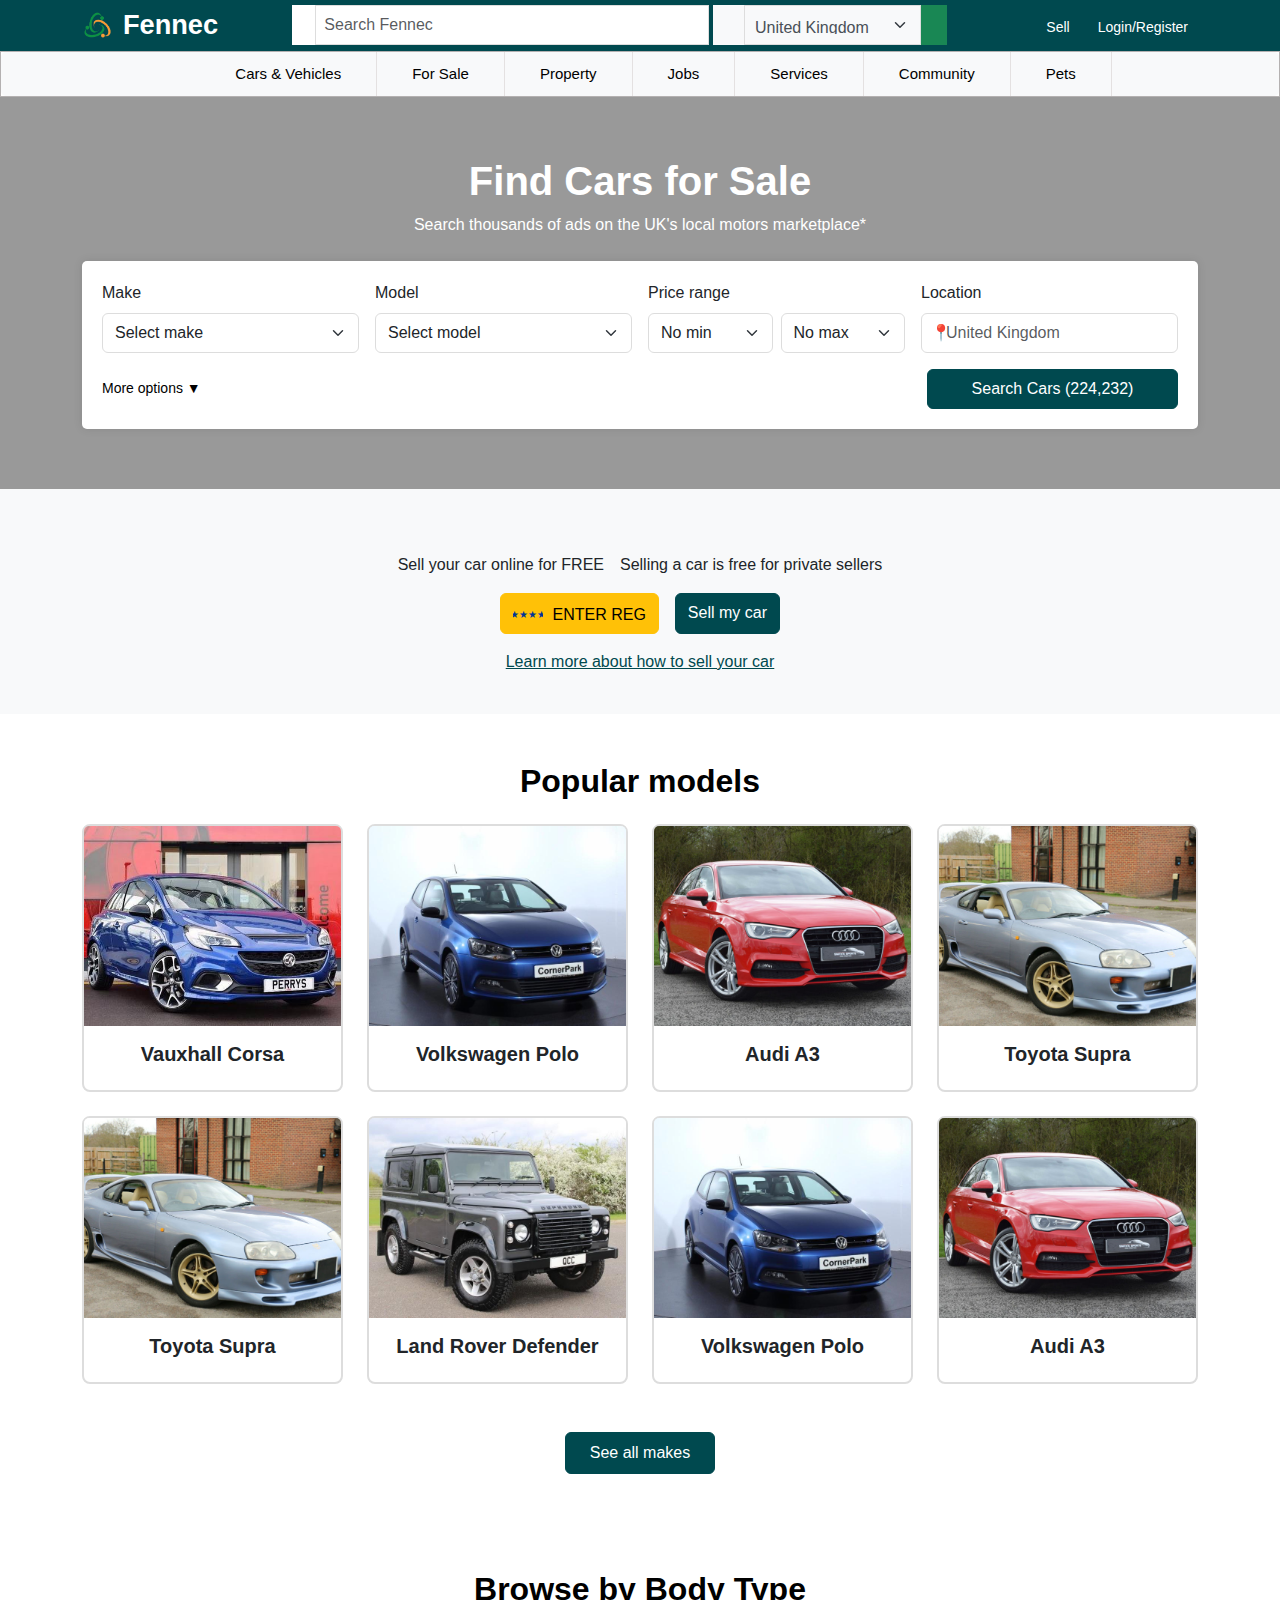
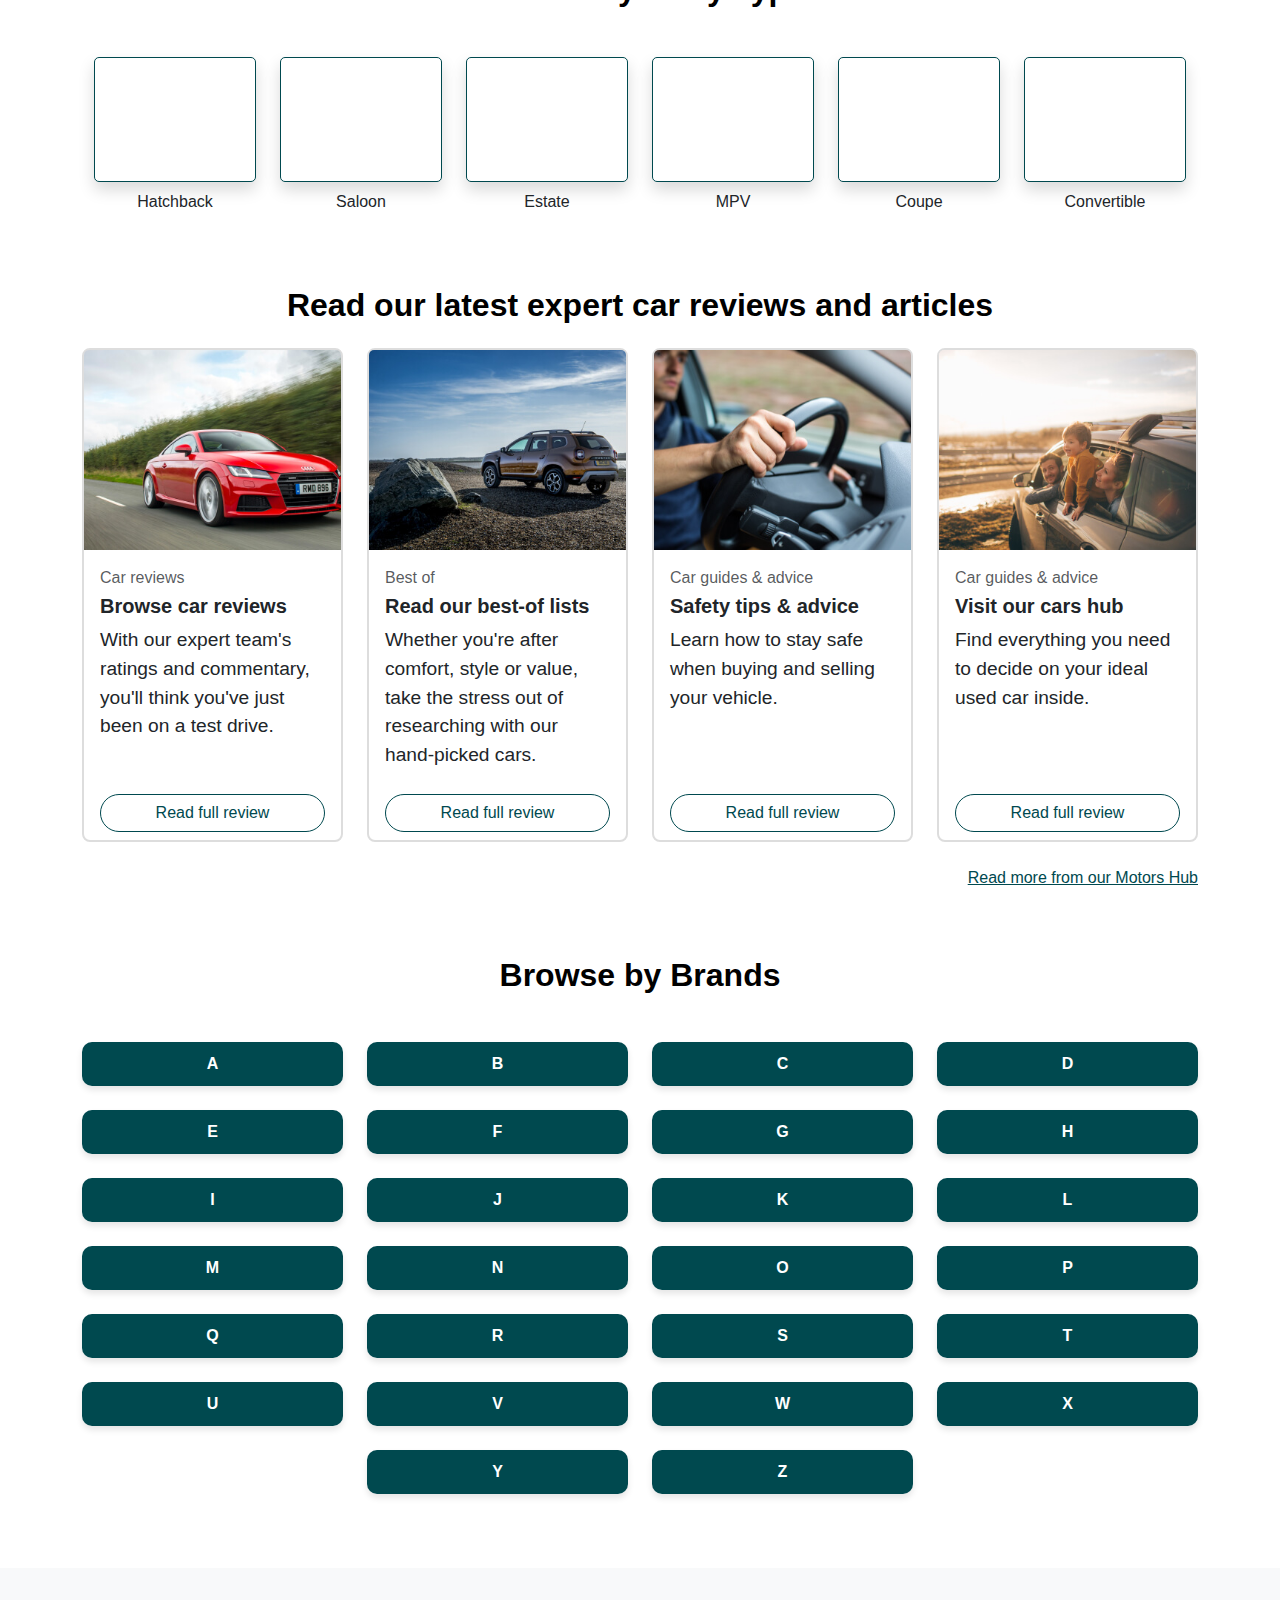
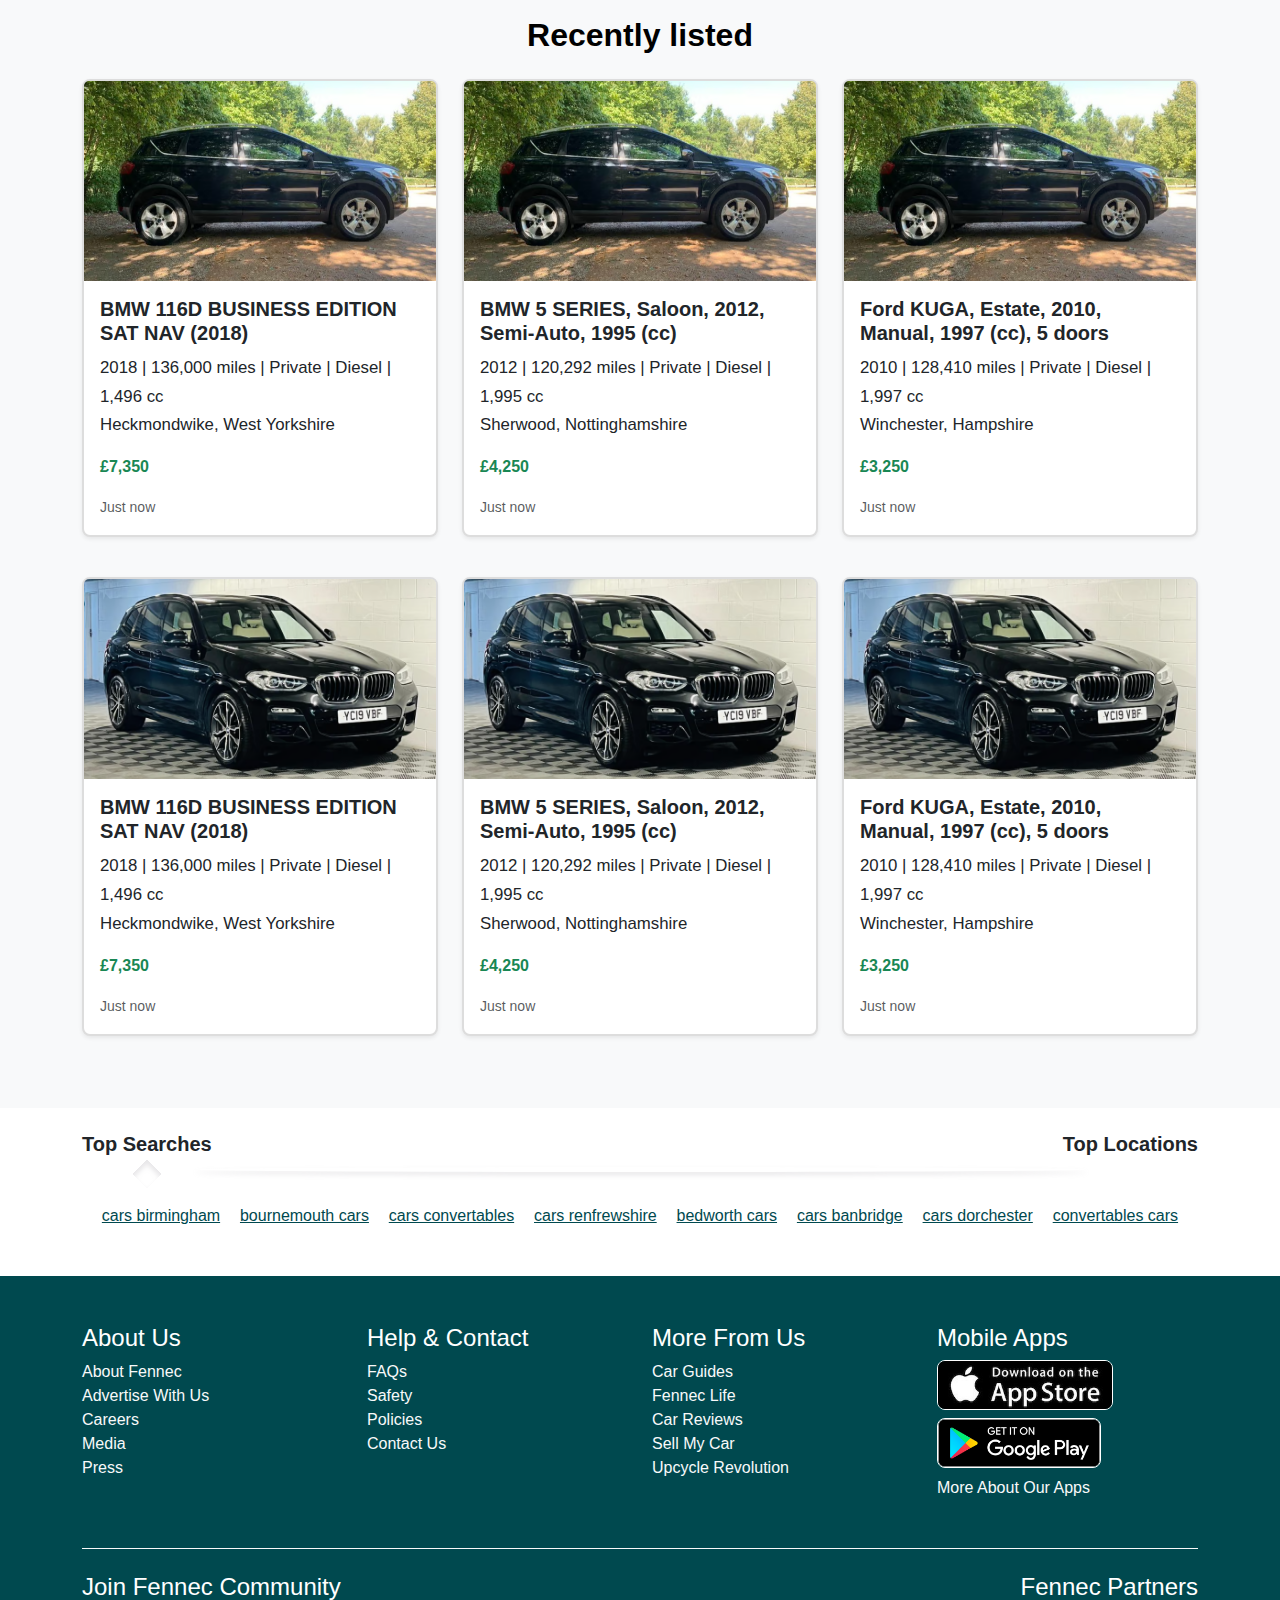
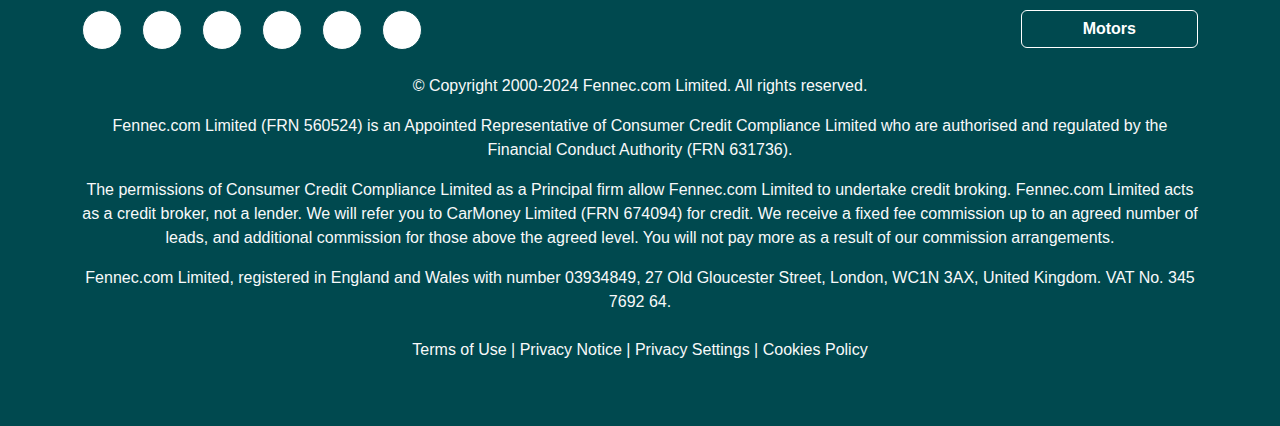
==== CarsVehicles.html @ fc5c7c6e "first update html" ====
<!DOCTYPE html>
<html lang="en">
  <head>
    <meta charset="UTF-8" />
    <meta name="viewport" content="width=device-width, initial-scale=1.0" />
    <title>Find Cars for Sale - Fennec</title>
    <link
      href="https://cdn.jsdelivr.net/npm/bootstrap@5.1.3/dist/css/bootstrap.min.css"
      rel="stylesheet"
    />
    <link rel="stylesheet" href="/asset/styles.css" />
    <link
      rel="stylesheet"
      href="https://cdnjs.cloudflare.com/ajax/libs/font-awesome/6.6.0/css/all.min.css"
      integrity="sha512-Kc323vGBEqzTmouAECnVceyQqyqdsSiqLQISBL29aUW4U/M7pSPA/gEUZQqv1cwx4OnYxTxve5UMg5GT6L4JJg=="
      crossorigin="anonymous"
      referrerpolicy="no-referrer"
    />
  </head>
  <body>
    <nav class="navbar navbar-expand-lg navbar-dark ">
      <div class="container">
        <a class="navbar-brand d-flex align-items-center" href="http://127.0.0.1:5500/index.html" style="text-decoration: none;">
            <img
              src="asset/Capture-removebg-preview.png"
              alt="Fennec Logo"
              style="max-width: 100%; margin-right: 10px;"
            />
            <span style="font-size: 1.7rem; font-weight: bold; color: inherit;">Fennec</span>
          </a>
        <button
          id="menuToggle"
          class="navbar-toggler"
          type="button"
          style="display: none"
        >
          <span class="navbar-toggler-icon"></span>
        </button>
        <form class="d-flex mx-lg-auto my-lg-0 flex-column flex-lg-row w-100 justify-content-center custom-form ">
            <div class="input-group w-50 me-lg-1 mb-2 mb-lg-0 custom-form ">
              <span class=" input-group-text bg-white border-0 rounded-0">
                <i class="fa-solid fa-magnifying-glass"></i>
              </span>
              <input
                class="form-control p-2 rounded-0 search-input"
                type="search"
                placeholder="Search Fennec"
                aria-label="Search"
              />
            </div>
            <div class="input-group w-25 mb-2 mb-lg-0 custom-form-location ">
                <span class="input-group-text rounded-0 bg-light border-0">
                  <i class="fa-solid fa-location-dot me-2"></i>
                </span>
                <select class="form-select rounded-0 location-select custom-select">
                  <option selected>United Kingdom</option>
                  <option>United States</option>
                  <option>Canada</option>
                  <option>Germany</option>
                </select>
              </div>
            <button class="btn btn-success rounded-0" type="submit">
              <i class="fa-solid fa-magnifying-glass fa-magnifying-glass2"></i>
            </button>
          </form> 
          
          <div class="d-flex custom-loginRegister">
            <a href="http://127.0.0.1:5500/LoginRegister.html" class="btn custom-btn me-2 mb-lg-0 d-flex flex-column align-items-center">
              <i class="fa-solid fa-dollar-sign mb-1"></i>
              <span class="new-btn">Sell</span>
            </a>
            <a href="http://127.0.0.1:5500/LoginRegister.html" class="btn custom-btn d-flex flex-column align-items-center">
              <i class="fa-solid fa-user mb-1 "></i>
              <span class="new-btn">Login/Register</span>
            </a>
          </div>
      </div>
    </nav>
    <!-- mobile ka  h -->
    <div id="mySidebar" class="sidebar">
      <a href="javascript:void(0)" class="closebtn" onclick="closeNav()"
        >&times;</a
      >
      <a href="#">Home</a>
      <a href="#">Post an Ad</a>
      <a href="#">Manage my Ads</a>
      <a href="#">Messages</a>
      <a href="#">Favourites</a>
      <a href="#">My Alerts</a>
      <a href="#">My Details</a>
      <a href="#">Manage my Job Ads</a>
      <a href="#">Help & Contact</a>
      <a href="#">Login</a>
    </div>
    
  <div class="nav-sub-menu-ct">
    <div class="nav-menu-32323">
      <div class="nav-menu-3344343">
    <div class="nav-sub-menu-inn1">
    <div class="nav-men-sub-ct-inn">
      <ul>
    <li class="car-vhcl-menu"><a href="http://127.0.0.1:5500/CarsVehicles.html">Cars & Vehicles</a></li>
    <li class="for-sale-menu"><a href="http://127.0.0.1:5500/forsale.html">For Sale</a></li>
    <li class="property21"><a href="http://127.0.0.1:5500/property.html">Property</a></li>
    <li class="jobs21"><a href="http://127.0.0.1:5500/job.html">Jobs  </a></li>
    <li class="Services21"><a href="http://127.0.0.1:5500/Services.html">Services  </a></li>
    <li class="Community21"><a href="http://127.0.0.1:5500/Community.html">Community</a></li>
    <li class="Pets21"><a href="http://127.0.0.1:5500/Pets.html">Pets</a></li>
  </ul>
    </div>
  </div>
  </div>
  
  
  
  
  <!-- ................................................... nav bar sub menu 1........................................................................... -->
    <div class="nav-snmn">
      <div class="nav-main-dwdisnmn">
      <div class="nav-snm-innnn">
        <h2>Browse by</h2>
        <div class="div-nv-sb-menu">
        <ul>
          <li><a class="" href="http://127.0.0.1:5500/forsale.html">Cars</a></li>
          <li>
            <a class="" href="#">Motorbikes & Scooters</a>
          </li>
          <li><a class="" href="#">Vans</a></li>
          <li>
            <a class="" href="#">Campervans & Motorhomes</a>
          </li>
          <li><a class="" href="#">Caravans</a></li>
          <li><a class="" href="#">Trucks</a></li>
          </ul>
          <ul>
          <li><a class="" href="#">Plant & Tractors</a></li>
          <li><a class="" href="#">Other Vehicles</a></li>
          <li><a class="" href="#">Accessories</a></li>
          <li><a class="" href="#">Parts</a></li>
          <li><a class="" href="#">Wanted</a></li>
        <ul>
      </div>
      </div>
      <div class="div-main-sec2-sub">
        <div class="div-main-sec2-sub-inner">
        <div class="div-main-sec2-sub-inner5413541">
        <h2>Discover more in our guides</h2>
        <div class="div-main-sec2-submenu-2">
      <ul>
        <li><a href="#">Car Guides</a></li>
        <li><a href="#">
          Car Reviews</a></li>
        <li><a href="#">Best Cars</a></li>
        <li><a href="#">Car Advice  </a></li>
        </ul>
  </div>
  </div>
      <div class="div-img-right-submenu">
        <img src="https://www.gumtree.com/assets/frontend/cars-guide.84c7d8c8754c04a88117e49a84535413.png" alt="">
      </div>
   
  </div>
  </div>
  </div>
    </div>
  
  <!-- ................................................... nav bar sub menu 2........................................................................... -->
  <div class="nav-snmn2">
    <div class="nav-main-dwdisnmn">
    <div class="nav-snm-innnn2">
      <h2>Browse by</h2>
      <div class="div-nv-sb-menu">
      <ul>
        <li><a class="" href="#">Appliances</a></li>
        <li>
          <a class="" href="#">Audio & Stereo </a>
        </li>
        <li><a class="" href="#">Baby & Kids Stuff</a></li>
        <li>
          <a class="" href="#">
            Cameras, Camcorders & Studio Equipment</a>
        </li>
        <li><a class="" href="#">Christmas Decorations</a></li>
        <li><a class="" href="#">Clothes, Footwear & Accessories</a></li>
  
        </ul>
      <ul>
        <li><a class="" href="#">Computers & Software</a></li>
        <li>
          <a class="" href="#">DIY Tools & Materials </a>
        </li>
        <li><a class="" href="#">Health & Beauty</a></li>
        <li>
          <a class="" href="#">
            Home & Garden</a>
        </li>
        <li><a class="" href="#">House Clearance</a></li>
        <li><a class="" href="#">Music, Films, Books & Games</a></li>
  
        </ul>
      <ul>
        <li><a class="" href="#">
          Musical Instruments & DJ Equipment</a></li>
        <li>
          <a class="" href="#">Office Furniture & Equipment </a>
        </li>
        <li><a class="" href="#">
          Phones, Mobile Phones & Telecoms</a></li>
        <li>
          <a class="" href="#">
            Sports, Leisure & Travel</a>
        </li>
        <li><a class="" href="#">Tickets</a></li>
        <li><a class="" href="#">
          TV, DVD, Blu-Ray & Videos</a></li>
        </ul>
      <ul>
        <li><a class="" href="#">Video Games & Consoles</a></li>
        <li>
          <a class="" href="#">Freebies </a>
        </li>
        <li><a class="" href="#">Other Goods</a></li>
        <li>
          <a class="" href="#">
            Stuff Wanted</a>
        </li>
        <li><a class="" href="#"> Swap Shop</a></li>
        </ul>
    </div>
    </div>
    
  </div>
  </div>
  
  
  
  <!-- ................................................... nav bar sub menu 3........................................................................... -->
  <div class="nav-snmn3">
    <div class="nav-main-dwdisnmn">
    <div class="nav-snm-innnn2">
      <h2>Browse by</h2>
      <div class="div-nv-sb-menu">
      <ul>
        <li><a class="" href="http://127.0.0.1:5500/forsale.html">For Sale</a></li>
        <li>
          <a class="" href="#">To Rent</a>
        </li>
        <li><a class="" href="#">To Share</a></li>
        </ul>
      <ul>
        <li><a class="" href="#">To Swap</a></li>
        <li>
          <a class="" href="#">Commercial</a>
        </li>
        <li><a class="" href="#">Parking & Garage</a></li>
        </ul>
      <ul>
        <li><a class="" href="#">
          International</a></li>
        <li>
          <a class="" href="#">Holiday Rentals </a>
        </li>
        <li><a class="" href="#">Property Wanted</a></li>
        </ul>
      </div>
    </div> 
  </div>
  </div>
  <!-- ................................................... nav bar sub menu 4........................................................................... -->
  <div class="nav-snmn4">
    <div class="nav-main-dwdisnmn">
    <div class="nav-snm-innnn2">
      <h2>Browse by</h2>
      <div class="div-nv-sb-menu">
      <ul>
        <li><a class="" href="#">Accountancy</a></li>
        <li>
          <a class="" href="#">Admin, Secretarial & PA</a>
        </li>
        <li><a class="" href="#">Agriculture & Farming</a></li>
        <li><a class="" href="#">Childcare</a></li>
        <li><a class="" href="#">Computing & IT</a></li>
       
  
        </ul>
      <ul>
        <li><a class="" href="#">Animals</a></li>
        <li>
          <a class="" href="#">Arts & Heritage</a>
        </li>
        <li><a class="" href="#">Charity</a></li>
        <li><a class="" href="#">Construction & Property</a></li>
        <li><a class="" href="#">Customer Service & Call Centre</a></li>
      </ul>
      <ul>
        <li><a class="" href="#">
          Financial Services</a></li>
        <li>
          <a class="" href="#">Gardening </a>
        </li>
        <li><a class="" href="#">Health & Beauty</a></li>
        <li><a class="" href="#">
          Driving & Automotive</a></li>
        <li><a class="" href="#">Engineering</a></li>
        </ul>
      <ul>
        <li><a class="" href="#">
          Legal</a></li>
        <li>
          <a class="" href="#">Leisure & Tourism </a>
        </li>
        <li><a class="" href="#">Manufacturing & Industrial</a></li>
        <li><a class="" href="#">
          Marketing, Advertising & PR</a></li>
        <li><a class="" href="#">
          Media, Digital & Creative</a></li>
        </ul>
    </div>
    </div> 
  </div>
  </div>
  <!-- ................................................... nav bar sub menu 5........................................................................... -->
  <div class="nav-snmn5">
    <div class="nav-main-dwdisnmn">
    <div class="nav-snm-innnn2">
      <h2>Browse by</h2>
      <div class="div-nv-sb-menu">
      <ul>
        <li><a class="" href="#">Accountancy</a></li>
        <li>
          <a class="" href="#">Admin, Secretarial & PA</a>
        </li>
        <li><a class="" href="#">Agriculture & Farming</a></li>
        <li><a class="" href="#">Childcare</a></li>
        <li><a class="" href="#">Computing & IT</a></li>
        </ul>
      <ul>
        <li><a class="" href="#">Animals</a></li>
        <li>
          <a class="" href="#">Arts & Heritage</a>
        </li>
        <li><a class="" href="#">Charity</a></li>
        <li><a class="" href="#">Construction & Property</a></li>
        <li><a class="" href="#">Customer Service & Call Centre</a></li>
      </ul>
      <ul>
        <li><a class="" href="#">
          Financial Services</a></li>
        <li>
          <a class="" href="#">Gardening </a>
        </li>
        <li><a class="" href="#">Health & Beauty</a></li>
        <li><a class="" href="#">
          Driving & Automotive</a></li>
        <li><a class="" href="#">Engineering</a></li>
  </ul>
      <ul>
        <li><a class="" href="#">
          Legal</a></li>
        <li>
          <a class="" href="#">Leisure & Tourism </a>
        </li>
        <li><a class="" href="#">Manufacturing & Industrial</a></li>
        <li><a class="" href="#">
          Marketing, Advertising & PR</a></li>
        <li><a class="" href="#">
          Media, Digital & Creative</a></li>
        </ul>
  </div>
    </div> 
  </div>
  </div>
  <!-- ................................................... nav bar sub menu 6........................................................................... -->
  <div class="nav-snmn6">
    <div class="nav-main-dwdisnmn">
    <div class="nav-snm-innnn2">
      <h2>Browse by</h2>
      <div class="div-nv-sb-menu">
      <ul>
        <li><a class="" href="#">Business & Office</a></li>
        <li>
          <a class="" href="#">Childcare</a>
        </li>
        <li><a class="" href="#">Clothing</a></li>
        <li><a class="" href="#">Computers & Telecoms</a></li>
      </ul>
      <ul>
        <li><a class="" href="#">Entertainment</a></li>
        <li>
          <a class="" href="#">Finance & Legal</a>
        </li>
        <li><a class="" href="#">
          Food & Drink</a></li>
        <li><a class="" href="#">Goods Suppliers & Retailers</a></li>
        </ul>
      <ul>
        <li><a class="" href="#">Health & Beauty</a></li>
        <li>
          <a class="" href="#">Motoring</a>
        </li>
        <li><a class="" href="http://127.0.0.1:5500/Pets.html">Pets</a></li>
        <li><a class="" href="#">Driving & Automotive</a></li>
        </ul>
      <ul>
        <li><a class="" href="#">Property & Maintenance</a></li>
        <li>
          <a class="" href="#"> Tradesmen & Construction </a>
        </li>
        <li><a class="" href="#">Transport</a></li>
        <li><a class="" href="#">Travel & Tourism</a></li> 
  
        </ul>
    </div>
    </div>
  </div>
  </div>
  <!-- ................................................... nav bar sub menu 7........................................................................... -->
  <div class="nav-snmn7">
    <div class="nav-main-dwdisnmn">
    <div class="nav-snm-innnn2">
      <h2>Browse by</h2>
      <div class="div-nv-sb-menu">
      <ul>
        <li><a class="" href="#">Business & Office</a></li>
        <li>
          <a class="" href="#">Childcare</a>
        </li>
        <li><a class="" href="#">Clothing</a></li>
        <li><a class="" href="#">Computers & Telecoms</a></li>
        </ul>
      <ul>
        <li><a class="" href="#">Entertainment</a></li>
        <li>
          <a class="" href="#">Finance & Legal</a>
        </li>
        <li><a class="" href="#">
          Food & Drink</a></li>
        <li><a class="" href="#">Goods Suppliers & Retailers</a></li>
        </ul>
      <ul>
        <li><a class="" href="#">
       
  Health & Beauty</a></li>
        <li>
          <a class="" href="#">Motoring</a>
        </li>
        <li><a class="" href="#">Pets</a></li>
        <li><a class="" href="#">Driving & Automotive</a></li>
        </ul>
      <ul>
        <li><a class="" href="#">Property & Maintenance</a></li>
        <li>
          <a class="" href="#"> Tradesmen & Construction </a>
        </li>
        <li><a class="" href="#">Transport</a></li>
        <li><a class="" href="#">Travel & Tourism</a></li> 
        </ul>
    </div>
    </div>
    </div>
  </div>
  </div>
  </div>
  
  <!-- ----------------------------------------responsive menu ------------------------------ -->
   <div class="respopnsive-menu321">
  <div class="nav-menu-res-3344343">
    <div class="nav-sub-menu-res-inn1">
    <div class="nav-men-sub-res-ct-inn">
      <ul>
    <li class="car-vhcl-menu-res"><a href="http://127.0.0.1:5500/CarsVehicles.html">Cars & Vehicles</a></li>
    <li class="for-sale-menu-res"><a href="http://127.0.0.1:5500/forsale.html">For Sale</a></li>
    <li class="property21-res"><a href="http://127.0.0.1:5500/property.html">Property</a></li>
    <li class="jobs21-res"><a href="http://127.0.0.1:5500/job.html">Jobs  </a></li>
    <li class="Services21-res"><a href="http://127.0.0.1:5500/Services.html">Services  </a></li>
    <li class="Community21-res"><a href="http://127.0.0.1:5500/Community.html">Community</a></li>
    <li class="Pets21-res"><a href="http://127.0.0.1:5500/Pets.html">Pets</a></li>
  </ul>
    </div>
  </div>
  </div>
  
  <div class="remenu-sub">
    <div class="remenu-main-dw">
      <div class="remenu-innnn">
        <div class="div-sub-321">
          <img class="crs-end" src="./asset/delete-button.png" alt="">
         <h3> Cars & Vehicles</h3>
        </div>
        <h2>Browse by</h2>
        <ul>
          <li><a href="#">Business & Office</a></li>
          <li><a href="#">Childcare</a></li>
          <li><a href="#">Clothing</a></li>
          <li><a href="#">Computers & Telecoms</a></li>
          <li><a href="#">Entertainment</a></li>
          <li><a href="#">Finance & Legal</a></li>
          <li><a href="#">Food & Drink</a></li>
          <li><a href="#">Goods Suppliers & Retailers</a></li>
          <li><a href="#">Health & Beauty</a></li>
          <li><a href="#">Motoring</a></li>
          </ul>
         
        <ul>
          <li><a href="#">Business & Office</a></li>
          <li><a href="#">Childcare</a></li>
          <li><a href="#">Clothing</a></li>
          <li><a href="#">Computers & Telecoms</a></li>
          <li><a href="#">Entertainment</a></li>
          <li><a href="#">Finance & Legal</a></li>
          <li><a href="#">Food & Drink</a></li>
          <li><a href="#">Goods Suppliers & Retailers</a></li>
          <li><a href="#">Health & Beauty</a></li>
          <li><a href="#">Motoring</a></li>
          </ul>
  </div>
  </div>
  </div>
  </div>
    <header class="hero-section">
      <div class="container hero-content">
        <h1 class="text-center text-white mb-2"><b>Find Cars for Sale </b></h1>
        <p class="text-center text-white mb-4">
          Search thousands of ads on the UK's local motors marketplace*
        </p>
        <div class="search-form">
          <div class="row g-3">
            <div class="col-md-3 col-sm-6">
              <label for="make" class="form-label">Make</label>
              <select id="make" class="form-select">
                <option selected>Select make</option>
              </select>
            </div>
            <div class="col-md-3 col-sm-6">
              <label for="model" class="form-label">Model</label>
              <select id="model" class="form-select">
                <option selected>Select model</option>
              </select>
            </div>
            <div class="col-md-3 col-sm-6">
              <label for="min-price" class="form-label">Price range</label>
              <div class="d-flex">
                <select id="min-price" class="form-select me-2">
                  <option selected>No min</option>
                </select>
                <select id="max-price" class="form-select">
                  <option selected>No max</option>
                </select>
              </div>
            </div>
            <div class="col-md-3 col-sm-6">
              <label for="location" class="form-label">Location</label>
              <div class="location-input">
                <span class="location-icon">📍</span>
                <input
                  type="text"
                  class="form-control ps-4"
                  id="location"
                  placeholder="United Kingdom"
                />
              </div>
            </div>
          </div>
          <div class="row mt-3">
            <div class="col-md-9 col-sm-6 d-flex align-items-center">
              <a href="#" class="more-options">More options ▼</a>
            </div>
            <div class="col-md-3 col-sm-6 mt-2 mt-sm-0">
              <button type="submit" class="btn btn-search text-white w-100">
                Search Cars (224,232)
              </button>
            </div>
          </div>
        </div>
      </div>
    </header>

    <section class="sell-section">
      <div class="container">
        <h2 class="text-center mb-4">
        </h2>
        <div class="d-flex justify-content-center align-items-center mb-3">
          <span class="me-3"> Sell your car online for FREE </span>
          <span>Selling a car is free for private sellers</span>
        </div>
        <div class="d-flex justify-content-center">
          <button class="btn btn-enter-reg me-3">
            <span class="eu-flag"></span>
            ENTER REG
          </button>
          <button class="btn btn-sell-car">Sell my car</button>
        </div>
        <div class="newone text-center mt-3">
          <a href="#">Learn more about how to sell your car</a>
        </div>
      </div>
    </section>
    <section class="py-5 bg-grey">
      <div class="container">
        <h2 class="text-center mb-4"><b>Popular models</b></h2>
        <div
          class="row row-cols-1 row-cols-sm-2 row-cols-md-3 row-cols-lg-4 g-4"
        >
          <div class="col">
            <div class="card h-100 car-card">
              <img
                src="/asset/car1.jpg"
                class="card-img-top car-image"
                alt="Vauxhall Corsa"
              />
              <div class="card-body">
                <h5 class="card-title text-center">Vauxhall Corsa</h5>
              </div>
            </div>
          </div>
          <div class="col">
            <div class="card h-100 car-card">
              <img
                src="/asset/car2.jpg"
                class="card-img-top car-image"
                alt="Volkswagen Polo"
              />
              <div class="card-body">
                <h5 class="card-title text-center">Volkswagen Polo</h5>
              </div>
            </div>
          </div>
          <div class="col">
            <div class="card h-100 car-card">
              <img
                src="/asset/car8.jpg"
                class="card-img-top car-image"
                alt="Ford Fiesta"
              />
              <div class="card-body">
                <h5 class="card-title text-center">Audi A3</h5>
              </div>
            </div>
          </div>
          <div class="col">
            <div class="card h-100 car-card">
              <img
                src="/asset/car5.jpg"
                class="card-img-top car-image"
                alt="Honda Civic"
              />
              <div class="card-body">
                <h5 class="card-title text-center">Toyota Supra</h5>
              </div>
            </div>
          </div>
          <div class="col">
            <div class="card h-100 car-card">
              <img
                src="/asset/car5.jpg"
                class="card-img-top car-image"
                alt="Toyota Supra"
              />
              <div class="card-body">
                <h5 class="card-title text-center">Toyota Supra</h5>
              </div>
            </div>
          </div>
          <div class="col">
            <div class="card h-100 car-card">
              <img
                src="/asset/car6.jpg"
                class="card-img-top car-image"
                alt="Land Rover Defender"
              />
              <div class="card-body">
                <h5 class="card-title text-center">Land Rover Defender</h5>
              </div>
            </div>
          </div>
          <div class="col">
            <div class="card h-100 car-card">
              <img
                src="/asset/car2.jpg"
                class="card-img-top car-image"
                alt="Toyota Hilux"
              />
              <div class="card-body">
                <h5 class="card-title text-center">Volkswagen Polo</h5>
              </div>
            </div>
          </div>
          <div class="col">
            <div class="card h-100 car-card">
              <img
                src="/asset/car8.jpg"
                class="card-img-top car-image"
                alt="Audi A3"
              />
              <div class="card-body">
                <h5 class="card-title text-center">Audi A3</h5>
              </div>
            </div>
          </div>
        </div>
        <div class="text-center mt-5">
          <button class="btn btn-button px-4 py-2">See all makes</button>
        </div>
      </div>
    </section>
    <div class="container">
      <section class="py-5">
        <div class="container">
          <h2 class="text-center mb-5"><b>Browse by Body Type </b></h2>
          <div class="row">
            <div class="col-6 col-sm-4 col-md-2 text-center mb-4">
              <div
                class="bg-white rounded-circle shadow d-flex align-items-center justify-content-center body-type-icon mb-2"
              >
                <i class="fa-solid fa-car"></i>
              </div>
              <span>Hatchback</span>
            </div>
            <div class="col-6 col-sm-4 col-md-2 text-center mb-4">
              <div
                class="bg-white rounded-circle shadow d-flex align-items-center justify-content-center body-type-icon mb-2"
              >
                <i class="fa-solid fa-car"></i>
              </div>
              <span>Saloon</span>
            </div>
            <div class="col-6 col-sm-4 col-md-2 text-center mb-4">
              <div
                class="bg-white rounded-circle shadow d-flex align-items-center justify-content-center body-type-icon mb-2"
              >
                <i class="fa-solid fa-car"></i>
              </div>
              <span>Estate</span>
            </div>
            <div class="col-6 col-sm-4 col-md-2 text-center mb-4">
              <div
                class="bg-white rounded-circle shadow d-flex align-items-center justify-content-center body-type-icon mb-2"
              >
                <i class="fa-solid fa-car"></i>
              </div>
              <span>MPV</span>
            </div>
            <div class="col-6 col-sm-4 col-md-2 text-center mb-4">
              <div
                class="bg-white rounded-circle shadow d-flex align-items-center justify-content-center body-type-icon mb-2"
              >
                <i class="fa-solid fa-car"></i>
              </div>
              <span>Coupe</span>
            </div>
            <div class="col-6 col-sm-4 col-md-2 text-center mb-4">
              <div
                class="bg-white rounded-circle shadow d-flex align-items-center justify-content-center body-type-icon mb-2"
              >
                <i class="fa-solid fa-car"></i>
              </div>
              <span>Convertible</span>
            </div>
          </div>
        </div>
      </section>

      <h2 class="text-center mb-4">
        <b>Read our latest expert car reviews and articles</b>
      </h2>
      <div class="row row-cols-1 row-cols-md-2 row-cols-lg-4 g-4 mb-4">
        <div class="col">
          <div class="card h-100">
            <img src="/asset/read1.jpg" class="card-img-top" alt="Car Review" />
            <div class="card-body">
              <p class="text-muted mb-1">Car reviews</p>
              <h5 class="card-title">Browse car reviews</h5>
              <p class="card-text">
                With our expert team's ratings and commentary, you'll think
                you've just been on a test drive.
              </p>
            </div>
            <div class="card-footer bg-transparent border-0">
              <button class="btn btn-outline-primary w-100">
                Read full review
              </button>
            </div>
          </div>
        </div>
        <div class="col">
          <div class="card h-100">
            <img src="/asset/read2.jpg" class="card-img-top" alt="Best Of" />
            <div class="card-body">
              <p class="text-muted mb-1">Best of</p>
              <h5 class="card-title">Read our best-of lists</h5>
              <p class="card-text">
                Whether you're after comfort, style or value, take the stress
                out of researching with our hand-picked cars.
              </p>
            </div>
            <div class="card-footer bg-transparent border-0">
              <button class="btn btn-outline-primary w-100">
                Read full review
              </button>
            </div>
          </div>
        </div>
        <div class="col">
          <div class="card h-100">
            <img
              src="/asset/read3.jpg"
              class="card-img-top"
              alt="Safety Tips"
            />
            <div class="card-body">
              <p class="text-muted mb-1">Car guides & advice</p>
              <h5 class="card-title">Safety tips & advice</h5>
              <p class="card-text">
                Learn how to stay safe when buying and selling your vehicle.
              </p>
            </div>
            <div class="card-footer bg-transparent border-0">
              <button class="btn btn-outline-primary w-100">
                Read full review
              </button>
            </div>
          </div>
        </div>
        <div class="col">
          <div class="card h-100">
            <img src="/asset/read4.jpg" class="card-img-top" alt="Cars Hub" />
            <div class="card-body">
              <p class="text-muted mb-1">Car guides & advice</p>
              <h5 class="card-title">Visit our cars hub</h5>
              <p class="card-text">
                Find everything you need to decide on your ideal used car
                inside.
              </p>
            </div>
            <div class="card-footer bg-transparent border-0">
              <button class="btn btn-outline-primary w-100">
                Read full review
              </button>
            </div>
          </div>
        </div>
      </div>
      <div class="text-end mb-3">
        <a href="#" class="linkcolor"
          >Read more from our Motors Hub <i class="fas fa-chevron-right"></i
        ></a>
      </div>
    </div>

    <section class="brand-section">
      <div class="container">
        <h2 class="text-center mb-5"><b>Browse by Brands </b></h2>
        <div class="row" id="brandContainer"></div>
      </div>
    </section>

    <section class="pt-5 py-3 bg-light">
      <div class="container">
        <h2 class="text-center mb-4"><b>Recently listed </b></h2>
        <div class="row">
          <div class="col-md-4 mb-4">
            <div class="card shadow-sm">
              <img
                src="/asset/list3.avif"
                class="card-img-top"
                alt="BMW 116D"
              />
              <div class="card-body">
                <h5 class="card-title">
                  BMW 116D BUSINESS EDITION SAT NAV (2018)
                </h5>
                <p class="card-text">
                  <small
                    >2018 | 136,000 miles | Private | Diesel | 1,496 cc</small
                  ><br />
                  <small>Heckmondwike, West Yorkshire</small>
                </p>
                <p class="text-success fw-bold">£7,350</p>
                <small class="text-muted">Just now</small>
              </div>
            </div>
          </div>
          <div class="col-md-4 mb-4">
            <div class="card shadow-sm">
              <img
                src="/asset/list3.avif"
                class="card-img-top"
                alt="BMW 5 Series"
              />
              <div class="card-body" `>
                <h5 class="card-title">
                  BMW 5 SERIES, Saloon, 2012, Semi-Auto, 1995 (cc)
                </h5>
                <p class="card-text">
                  <small
                    >2012 | 120,292 miles | Private | Diesel | 1,995 cc</small
                  ><br />
                  <small>Sherwood, Nottinghamshire</small>
                </p>
                <p class="text-success fw-bold">£4,250</p>
                <small class="text-muted">Just now</small>
              </div>
            </div>
          </div>
          <div class="col-md-4 mb-4">
            <div class="card shadow-sm">
              <img
                src="/asset/list3.avif"
                class="card-img-top"
                alt="Ford Kuga"
              />
              <div class="card-body">
                <h5 class="card-title">
                  Ford KUGA, Estate, 2010, Manual, 1997 (cc), 5 doors
                </h5>
                <p class="card-text">
                  <small
                    >2010 | 128,410 miles | Private | Diesel | 1,997 cc</small
                  ><br />
                  <small>Winchester, Hampshire</small>
                </p>
                <p class="text-success fw-bold">£3,250</p>
                <small class="text-muted">Just now</small>
              </div>
            </div>
          </div>
        </div>
      </div>
    </section>
    <section class="pb-5 bg-light">
      <div class="container">
        <div class="row">
          <div class="col-md-4 mb-4">
            <div class="card shadow-sm">
              <img
                src="/asset/list4.avif"
                class="card-img-top"
                alt="BMW 116D"
              />
              <div class="card-body">
                <h5 class="card-title">
                  BMW 116D BUSINESS EDITION SAT NAV (2018)
                </h5>
                <p class="card-text">
                  <small
                    >2018 | 136,000 miles | Private | Diesel | 1,496 cc</small
                  ><br />
                  <small>Heckmondwike, West Yorkshire</small>
                </p>
                <p class="text-success fw-bold">£7,350</p>
                <small class="text-muted">Just now</small>
              </div>
            </div>
          </div>
          <div class="col-md-4 mb-4">
            <div class="card shadow-sm">
              <img
                src="/asset/list4.avif"
                class="card-img-top"
                alt="BMW 5 Series"
              />
              <div class="card-body">
                <h5 class="card-title">
                  BMW 5 SERIES, Saloon, 2012, Semi-Auto, 1995 (cc)
                </h5>
                <p class="card-text">
                  <small
                    >2012 | 120,292 miles | Private | Diesel | 1,995 cc</small
                  ><br />
                  <small>Sherwood, Nottinghamshire</small>
                </p>
                <p class="text-success fw-bold">£4,250</p>
                <small class="text-muted">Just now</small>
              </div>
            </div>
          </div>
          <div class="col-md-4 mb-4">
            <div class="card shadow-sm">
              <img
                src="/asset/list4.avif"
                class="card-img-top"
                alt="Ford Kuga"
              />
              <div class="card-body">
                <h5 class="card-title">
                  Ford KUGA, Estate, 2010, Manual, 1997 (cc), 5 doors
                </h5>
                <p class="card-text">
                  <small
                    >2010 | 128,410 miles | Private | Diesel | 1,997 cc</small
                  ><br />
                  <small>Winchester, Hampshire</small>
                </p>
                <p class="text-success fw-bold">£3,250</p>
                <small class="text-muted">Just now</small>
              </div>
            </div>
          </div>
        </div>
      </div>
    </section>
    <div class="container">
      <div class="row top-section">
          <div class="col-md-12 pt-4">
            <span class="tp-lctn-mn d-flex justify-content-between">
              <h5 class="text-center mb-5 tp-lct-icn"><b>Top Searches</b></h5>
              <h5><b>Top Locations</b></h5>
            </span>
              <div class="search-links text-center pb-5 d-flex justify-content-evenly">
                  <a href="#" class="search-link">cars birmingham</a>
                  <a href="#" class="search-link">bournemouth cars</a>
                  <a href="#" class="search-link">cars convertables</a>
                  <a href="#" class="search-link">cars renfrewshire</a>
                  <a href="#" class="search-link">bedworth cars</a>
                  <a href="#" class="search-link">cars banbridge</a>
                  <a href="#" class="search-link">cars dorchester</a>
                  <a href="#" class="search-link">convertables cars</a>
              </div>
          </div>
      </div>
  </div>

    <footer class="text-light py-5">
      <div class="container">
        <div class="row">
          <div class="col-md-3 mb-4">
            <h4 class="text-white font-weight-bold">About Us</h4>
            <ul class="list-unstyled">
              <li>
                <a href="#" class="text-light hover:text-white">About Fennec</a>
              </li>
              <li>
                <a href="#" class="text-light hover:text-white"
                  >Advertise With Us</a
                >
              </li>
              <li>
                <a href="#" class="text-light hover:text-white">Careers</a>
              </li>
              <li><a href="#" class="text-light hover:text-white">Media</a></li>
              <li><a href="#" class="text-light hover:text-white">Press</a></li>
            </ul>
          </div>
          <div class="col-md-3 mb-4">
            <h4 class="text-white font-weight-bold">Help & Contact</h4>
            <ul class="list-unstyled">
              <li><a href="#" class="text-light hover:text-white">FAQs</a></li>
              <li>
                <a href="#" class="text-light hover:text-white">Safety</a>
              </li>
              <li>
                <a href="#" class="text-light hover:text-white">Policies</a>
              </li>
              <li>
                <a href="#" class="text-light hover:text-white">Contact Us</a>
              </li>
            </ul>
          </div>
          <div class="col-md-3 mb-4">
            <h4 class="text-white font-weight-bold">More From Us</h4>
            <ul class="list-unstyled">
              <li>
                <a href="#" class="text-light hover:text-white">Car Guides</a>
              </li>
              <li>
                <a href="#" class="text-light hover:text-white">Fennec Life</a>
              </li>
              <li>
                <a href="#" class="text-light hover:text-white">Car Reviews</a>
              </li>
              <li>
                <a href="#" class="text-light hover:text-white">Sell My Car</a>
              </li>
              <li>
                <a href="#" class="text-light hover:text-white"
                  >Upcycle Revolution</a
                >
              </li>
            </ul>
          </div>
          <div class="col-md-3 mb-4">
            <h4 class="text-white font-weight-bold">Mobile Apps</h4>
            <div>
              <a href="#" class="d-block mb-2 ggle-tag-img">
                <img
                  src="/asset/app-store-logo.jpg"
                  alt="Download on the App Store"
                  class="img-fluid"
                  style="height: 40px"
                />
              </a>
              <a href="#" class="d-block mb-2 ggle-tag-img">
                <img
                  src="/asset/google-play-logo.png"
                  alt="Get it on Google Play"
                  class="img-fluid"
                  style="height: 40px"
                />
              </a>
            </div>
            <a href="#" class="d-block mt-2 text-light hover:text-white"
              >More About Our Apps</a
            >
          </div>
        </div>

        <div class="mt-4 border-top border-light pt-4">
          <div class="d-flex justify-content-between flex-wrap">
            <div style="width: 350px">
              <h4 class="text-white font-weight-bold">Join Fennec Community</h4>
              <div class="d-flex space-x-3 icon-sty">
                <a href="#" class="text-light hover:text-white"
                  ><i class="fab fa-facebook-f"></i
                ></a>
                <a href="#" class="text-light hover:text-white"
                  ><i class="fab fa-instagram"></i
                ></a>
                <a href="#" class="text-light hover:text-white"
                  ><i class="fab fa-tiktok"></i
                ></a>
                <a href="#" class="text-light hover:text-white"
                  ><i class="fab fa-twitter"></i
                ></a>
                <a href="#" class="text-light hover:text-white"
                  ><i class="fab fa-youtube"></i
                ></a>
                <a href="#" class="text-light hover:text-white"
                  ><i class="fab fa-pinterest"></i
                ></a>
              </div>
            </div>
            <div class="motors-fen">
              <h4 class="text-white font-weight-bold">Fennec Partners</h4>
              <button class="btn btn-secondary">Motors</button>
            </div>
          </div>
        </div>

        <div class="mt-4 text-center">
          <p>© Copyright 2000-2024 Fennec.com Limited. All rights reserved.</p>
          <p class="mt-2">
            Fennec.com Limited (FRN 560524) is an Appointed Representative of
            Consumer Credit Compliance Limited who are authorised and regulated
            by the Financial Conduct Authority (FRN 631736).
          </p>
          <p class="mt-2">
            The permissions of Consumer Credit Compliance Limited as a Principal
            firm allow Fennec.com Limited to undertake credit broking.
            Fennec.com Limited acts as a credit broker, not a lender. We will
            refer you to CarMoney Limited (FRN 674094) for credit. We receive a
            fixed fee commission up to an agreed number of leads, and additional
            commission for those above the agreed level. You will not pay more
            as a result of our commission arrangements.
          </p>
          <p class="mt-2">
            Fennec.com Limited, registered in England and Wales with number
            03934849, 27 Old Gloucester Street, London, WC1N 3AX, United
            Kingdom. VAT No. 345 7692 64.
          </p>
          <p class="mt-4">
            <a href="http://127.0.0.1:5500/TermsofUse.html" class="text-light hover:text-white">Terms of Use</a> |
            <a href="#" class="text-light hover:text-white">Privacy Notice</a> |
            <a href="#" class="text-light hover:text-white">Privacy Settings</a>
            | <a href="http://127.0.0.1:5500/CookiesPolicy.html" class="text-light hover:text-white">Cookies Policy</a>
          </p>
        </div>
      </div>
    </footer>
    <script src="https://cdn.jsdelivr.net/npm/bootstrap@5.1.3/dist/js/bootstrap.bundle.min.js"></script>
    <script src="index.js"></script>
    <script src="js/header.js"></script>
  </body>

</html>
---- asset/styles.css ----
body {
  font-family: Arial, sans-serif;
}

.navbar {
  background-color: #00494f;
}

.navbar-brand img {
  height: 30px;
}

.nav-link {
  color: #00494f !important;
}

.search-input {
  width: 400px;
}

.location-select {
  width: 200px;
}

.custom-select {
  border: 1px solid #ced4da;
  padding: 10px;
  background-color: #f8f9fa;
  color: #495057;
  font-weight: 500;
  transition: background-color 0.3s ease, box-shadow 0.3s ease;
}

.custom-select:hover {
  background-color: #e9ecef;
  box-shadow: 0 0 8px rgba(0, 0, 0, 0.1);
}

.custom-select:focus {
  border-color: #80bdff;
  outline: none;
  box-shadow: 0 0 5px rgba(0, 123, 255, 0.25);
}

.input-group-text {
  background-color: #f8f9fa;
  border-right: none;
  color: #495057;
}

.input-group-text i {
  color: #215728;
}

.custom-btn {
  background-color: transparent;
  color: white;
  border: none;
  outline: none;
  padding: 10px;
  text-align: center;
  transition: color 0.3s ease, transform 0.3s ease;
}

.custom-btn:hover {
  color: #f8f9fa;
  transform: scale(1.05);
}

.custom-btn i {
  font-size: 1rem;
}

.custom-list li {
  margin-top: 10px;
  margin-bottom: 10px;
}

.dropdown:hover .dropdown-menu {
  display: block;
}


.dropdown-menu {
  display: none;
}


.dropdown-menu {
  transition: opacity 0.2s ease-in-out;
}

.dropdown-menu.show {
  display: block;
}

.card {
  border: 2px solid #ddd;
  border-radius: 0.5rem;
}

.nav-tabs .nav-link {
  flex: 1;
  text-align: center;
}

.divider {
  border: none;
  border-top: 1px solid #9c9b9b;
  width: 40%;
  margin: 0 10px;
  display: inline-block;
}

.divider {
  border: none;
  border-top: 1px solid #ccc;
  width: 40%;
  margin: 0 10px;
  display: inline-block;
}



.category-tabs {
  background-color: #f8f9fa;
  border-bottom: 1px solid #dee2e6;
}

.card {
  transition: transform 0.2s;
}

.card:hover {
  transform: translateY(-5px);
}

.modal {
  display: block;
  background-color: rgba(0, 0, 0, 0.5);
}

.car-banner {
  background-color: #fff;
  border-radius: 8px;
  box-shadow: 0 2px 4px rgba(0, 0, 0, 0.1);
}

.car-banner img {
  max-height: 200px;
  object-fit: contain;
}

.sell-steps {
  display: flex;
  justify-content: center;
  margin-top: 1rem;
}

.sell-step {
  width: 30px;
  height: 30px;
  border-radius: 50%;
  background-color: #6c757d;
  color: white;
  display: flex;
  align-items: center;
  justify-content: center;
  margin: 0 0.5rem;
}

.product-card {
  background-color: #fff;
  border-radius: 8px;
  box-shadow: 0 2px 4px rgba(0, 0, 0, 0.1);
  transition: transform 0.2s;
}

.product-card:hover {
  transform: translateY(-5px);
}

.product-image {
  height: 200px;
  object-fit: cover;
  border-top-left-radius: 8px;
  border-top-right-radius: 8px;
}

.heart-icon {
  position: absolute;
  top: 10px;
  right: 10px;
  background-color: white;
  border-radius: 50%;
  padding: 5px;
  cursor: pointer;
}

.price {
  color: #28a745;
  font-weight: bold;
}

.location,
.date {
  color: #6c757d;
  font-size: 0.9rem;
}

.container-links {
  width: 90%;
  margin: auto;

}

.locations-section {
  display: flex;
  flex-direction: column;
  justify-content: center;
  align-items: center;
}

.locations-list {
  width: 70%;


  align-items: center;
  justify-content: center;


}

.locations-section {
  background-color: #fff;
  border-radius: 8px;
  box-shadow: 0 2px 4px rgba(0, 0, 0, 0.1);
  padding: 20px;
  margin-top: 20px;
}

.locations-section h2 {
  font-size: 1.5rem;
  margin-bottom: 15px;
}

.locations-section h3 {
  font-size: 1.2rem;
  margin-top: 20px;
  margin-bottom: 10px;
}

.locations-list {
  display: flex;
  flex-wrap: wrap;
  gap: 10px;
}

.locations-list a {
  color: #0077b6;
  text-decoration: none;
  font-size: 0.9rem;
}

.locations-list a:hover {
  text-decoration: underline;
}

.icon-sty {
  display: flex !important;
  justify-content: space-between;
}

.icon-sty>a {
  background-color: #fff;
  border-radius: 50%;
  border: 1px solid #00494F;
  color: #00494F !important;
  width: 40px;
  height: 40px;
  display: flex;
  align-items: center;
  justify-content: center;
  margin-right: 10px;
}

.icon-sty>a:hover {
  border: 1px solid #fff;
  background-color: #00494F;
  color: #fff !important;
  transition: background-color 0.3s ease, color 0.3s ease;
}


.motors-fen {
  display: flex;
  flex-direction: column;
}

footer a {
  transition: color 0.3s ease;
  text-decoration: none;
}

footer a:hover {
  color: #e7e6e6d0;
}

footer {
  background-color: #00494f;
}

.navbar {
  padding-top: 10px;
  padding-bottom: 10px;
}

.navbar-nav .nav-item {
  border-right: 1px solid #e8e8e8;
}

.navbar-nav .nav-item:last-child {
  border-right: none;
}

.nav-link {
  color: #333 !important;
  padding: 0.75rem 1rem !important;
  font-size: 14px;
}

.nav-link:hover {
  color: #00a87e !important;
  background-color: #f8f8f8;
}

.dropdown-menu {
  width: 500px;
  padding: 1rem;
}

.dropdown-item:hover {
  background-color: #f8f8f8;
  color: #00a87e;
}

@media (min-width: 992px) {
  .navbar-expand-lg .navbar-collapse {
    display: flex !important;
    flex-basis: auto;
  }

  .navbar-expand-lg .navbar-toggler {
    display: none;
  }
}

.search-input {
  width: 300px;
}

.location-select {
  width: 150px;
}

.sidebar {
  height: 100%;
  width: 0;
  position: fixed;
  z-index: 1000;
  top: 0;
  left: 0;
  background-color: #343a40;
  overflow-x: hidden;
  transition: 0.5s;
  padding-top: 60px;
}

.sidebar a {
  padding: 8px 8px 8px 32px;
  text-decoration: none;
  font-size: 18px;
  color: #818181;
  display: block;
  transition: 0.3s;
}

.sidebar a:hover {
  color: #f1f1f1;
}

.sidebar .closebtn {
  position: absolute;
  top: 0;
  right: 25px;
  font-size: 36px;
  margin-left: 50px;
}

@media (max-width: 991.98px) {
  .search-input {
    width: 200px;
  }

  .location-select {
    width: 100px;
  }

  .search-input {
    width: 200px;
  }

  .location-select {
    width: 100px;
  }
}

.search-input {
  width: 300px;
}

.location-select {
  width: 150px;
}

.sidebar {
  height: 100%;
  width: 0;
  position: fixed;
  z-index: 1000;
  top: 0;
  left: 0;
  background-color: #343a40;
  overflow-x: hidden;
  transition: 0.5s;
  padding-top: 60px;
}

.sidebar a {
  padding: 8px 8px 8px 32px;
  text-decoration: none;
  font-size: 18px;
  color: #818181;
  display: block;
  transition: 0.3s;
}

.sidebar a:hover {
  color: #f1f1f1;
}

.sidebar .closebtn {
  position: absolute;
  top: 0;
  right: 25px;
  font-size: 36px;
  margin-left: 50px;
}

@media (max-width: 768px) {

  .search-input,
  .location-select {
    width: 100%;
    margin-bottom: 10px;
  }

  .d-flex {
    flex-direction: column;
    align-items: center;
  }

  .navbar-brand {
    margin-right: auto;
  }

  #menuToggle {
    display: block !important;
  }

  .search-input,
  .location-select {
    width: 100%;
    margin-bottom: 10px;
  }

  .d-flex {
    flex-direction: column;
    align-items: center;
  }

  .navbar-brand {
    margin-right: auto;
  }

  #menuToggle {
    display: block !important;
  }
}

.navbar-nav {
  display: flex;
  flex-wrap: nowrap;
  overflow-x: auto;
  -webkit-overflow-scrolling: touch;
}

.nav-item {
  flex: 0 0 auto;
}

.navbar-nav::-webkit-scrollbar {
  display: none;

  .scrolling-wrapper {
    position: relative;
  }
}

.scrolling-wrapper::after {
  content: "";
  position: absolute;
  right: 0;
  top: 0;
  bottom: 0;
  width: 30px;
  background: linear-gradient(to right, transparent, rgba(255, 255, 255, 1));
}

.banner {
  background-color: #f8f9fa;
  padding-right: 5px;
}

.number-badge {
  background-color: #00494F;
  ;
  color: white;
  border-radius: 50%;
  width: 25px;
  height: 25px;
  display: inline-flex;
  align-items: center;
  justify-content: center;
  margin-right: 5px;
}



.navbar {
  padding: 0;
}

.navbar-nav .nav-item {
  border-right: 1px solid #e8e8e8;
}

.navbar-nav .nav-item:last-child {
  border-right: none;
}

.nav-link {
  color: #333 !important;
  padding: 0.75rem 1.5rem !important;
}

.nav-link:hover,
.nav-link:focus {
  background-color: #f8f8f8;
}

.dropdown-menu {
  width: 500px;
  padding: 1rem;
  border-radius: 0;
  border: none;
  box-shadow: 0 6px 12px rgba(0, 0, 0, 0.175);
}

.dropdown-header {
  font-weight: bold;
  color: #333;
  padding: 0.5rem 0;
}

.dropdown-item {
  padding: 0.25rem 0;
}

.dropdown-item:hover {
  background-color: transparent;
  color: #00a87e;
}


.hero-section {
  background-image: url("https://via.placeholder.com/1920x600");
  background-size: cover;
  background-position: center;
  padding: 100px 0;
  position: relative;
}

.hero-section::before {
  content: "";
  position: absolute;
  top: 0;
  right: 0;
  bottom: 0;
  left: 0;
  background: rgba(0, 0, 0, 0.5);
}

.hero-content {
  position: relative;
  z-index: 1;
}

.search-form {
  background: white;
  padding: 20px;
  border-radius: 5px;
}

.sell-section {
  background-color: #f8f9fa;
  padding: 40px 0;
}



@media (max-width: 767px) {
  .custom-loginRegister {
    display: none !important;
  }

  .custom-form {
    width: 100% !important;
    margin: 0 auto !important;
  }

  .custom-form-location {
    width: 100% !important;
    margin: 0 auto !important;
    display: flex !important;
    flex-direction: row !important;
    justify-content: center !important;
    align-items: center !important;

  }

  .fa-magnifying-glass2 {
    display: none !important;
  }

  .btn-success {
    display: none !important;
  }

  span.input-group-text.bg-white.border-0.rounded-0 {
    height: 41px;
  }

  select.form-select.rounded-0.location-select.custom-select {
    margin: 0px !important;
  }

  span.input-group-text.rounded-0.bg-light.border-0 {
    height: 46px;
  }

  .sidebar {

    background-color: #00494f;

  }
  .nav-men-sub-res-ct-inn ul {
    width: 320px !important;
  }
}

.btn-secondary {
  --bs-btn-color: #00494F;
  --bs-btn-bg: #fff;
  --bs-btn-border-color: #fff;
  --bs-btn-hover-color: #fff;
  --bs-btn-hover-bg: #0049 4;
  --bs-btn-hover-border-color: #fff;
  --bs-btn-focus-shadow-rgb: 130, 138, 145;
  --bs-btn-active-color: #fff;
  --bs-btn-active-border-color: #00494F;
  --bs-btn-active-shadow: inset 0 3px 5px rgba(0, 0, 0, 0.125);
  --bs-btn-disabled-color: #fff;
  --bs-btn-disabled-bg: #00494F;
  --bs-btn-disabled-border-color: #fff;
}
.btn-secondary {
  font-weight: 600;
  color: #fff;
  background-color: #00494F;
  border-color: #fff;
}
.btn-secondary:hover {
  color: #00494F;
  background-color: #fff;
  border-color: #00494F;
}

.ggle-tag-img img {
  width: 17.btn0px !important;
  height: 50px !important;
  border-radius: 8px !important;
  border: 1px solid white;

}
.newone a{
  color: #00494F !important;
}

.new-btn {
  font-size: 14px;
  font-weight: 500;
}

.location-list {
  font-size: 16px;
  color: #00494F !important;
  font-weight: 500;
  line-height: 1.8;
  margin: 0;
  padding: 0;
}
.location-list a{
  font-size: 16px;
  color: #00494F !important;
  font-weight: 500;
  line-height: 1.8;
}

.tp-lct-icn {
  position: relative;
}

.tp-lct-icn::before {
  display: block;
  content: "";
  padding: 0;
  background-color: #ffffff;
  position: absolute;
  left: 50%;
  transform: translateX(-50%) rotate(45deg);
  top: 100%;
  box-shadow: inset 3px 3px 5px rgba(177, 173, 179, .3);
  transition: padding .6s cubic-bezier(.75, -1, 0, 1.75), top .6s cubic-bezier(.75, -1, 0, 1.75);
  top: calc(100% + 8.5px);
  padding: 10px;
}

.tp-lctn-mn::before {
  box-shadow: 1px 3px 5px 0 rgba(177, 173, 179, .3);
  content: "";
  position: absolute;
  width: 80%;
  left: 10%;
  top: 35px;
  height: 5px;
  border-radius: 100%;

}

.tp-lctn-mn {
  position: relative;
}


/* carVehicle css */

body {
  font-family: Arial, sans-serif;
}

.hero-section {
  background-image: url('https://www.gumtree.com/assets/frontend/lp-takeover.480f249c1edc95b7a106078b226355bc.jpg');
  background-size: cover;
  background-position: center;
  padding: 60px 0;
  position: relative;
}

.hero-section::before {
  content: '';
  position: absolute;
  top: 0;
  right: 0;
  bottom: 0;
  left: 0;
  background: rgba(0, 0, 0, 0.4);
}

.hero-content {
  position: relative;
  z-index: 1;
}

.search-form {
  background: white;
  padding: 20px;
  border-radius: 5px;
  box-shadow: 0 0 10px rgba(0, 0, 0, 0.1);
}

.form-select,
.form-control {
  border: 1px solid #ddd;
  height: 40px;
}

.btn-search {
  background-color: #00494F;
  border-color: #00494F;
  height: 40px;
}

.btn-search:hover {
  background-color: #00494F;
  border-color: #00494F;
}

.location-input {
  position: relative;
}

.location-icon {
  position: absolute;
  left: 10px;
  top: 50%;
  transform: translateY(-50%);
  color: #555;
}

.more-options {
  color: #000;
  text-decoration: none;
  font-size: 14px;
}

.more-options:hover {
  text-decoration: underline;
  color: #00494F;
}

.sell-section {
  background-color: #f8f9fa;
  padding: 40px 0;
}

.eu-flag {
  width: 30px;
  height: 20px;
  display: inline-block;
  position: relative;
  overflow: hidden;
  background-color: #FFC107 !important;
  margin-right: 5px;
}

.eu-flag::before {
  content: "★★★★★★★★★★★★";
  color:  #003399 !important;
  font-size: 10px;
  position: absolute;
  top: 50%;
  left: 50%;
  transform: translate(-50%, -50%);
  padding-top: 8px;
}


.btn-enter-reg {
  background-color: #FFC107;
  border-color: #FFC107;
  color: #000;
}

.btn-sell-car {
  background-color: #00494F;
  border-color: #00494F;
  color: #fff;
}
.btn-sell-car:hover {
  color: #fff;
}
.css-1fbpsuw .icon--car {
  color: #fff;
  margin-right: 0.25em;
  -webkit-transform: translateY(-0.2em);
  -moz-transform: translateY(-0.2em);
  -ms-transform: translateY(-0.2em);
  transform: translateY(-0.2em);
}
.btn-button{
  background-color: #00494F;
  border-color: #00494F;
  color: #fff;
}
.btn-button:hover {
  color: #fff;
}
.body-type-label {
  font-size: 0.9rem;
  color: #00494F;
}
.card-img-top {
  height: 200px;
  object-fit: cover;
}
.card-title {
  font-weight: bold;
}
.card-text {
  font-size: 1.2rem;
}
.btn-outline-primary {
  border-color: #00494F;
  color: #00494F;
}
.btn-outline-primary:hover {
  background-color: #00494F;
  border-color: #00494F !important;
  color: white;
}
.linkcolor{
  color: #00494F;
}
.linkcolor:hover {
  color: #00494F;
}
button.btn.btn-outline-primary.w-100 {
  border-radius: 20px;
}
i.fa-solid.fa-car {
  color: #00494F;
  font-size: 3.5rem;
  padding: 10px;
  height: 80px;
  width: 80px;
  display: flex;
  justify-content: center;
  align-items: center;
}
.rounded-circle {
  border-radius: 5px !important;
  border: 1px solid #00494F;
  height: 125px;
}
.rounded-circle:hover {
  background-color: #c4dcdf !important;
  
}

.brand-section {
  padding: 50px 0;
}
.letter-card {
  background-color: #fff;
  border-radius: 10px;
  box-shadow: 0 4px 6px rgba(0, 0, 0, 0.1);
  margin-bottom: 10spx;
  overflow: hidden;
}
.letter-header {
  text-align: center;
  background-color: #00494F;
  color: #fff;
  font-weight: 600;
  padding: 10px 20px;
  cursor: pointer;
  transition: background-color 0.3s ease;
}
.letter-header:hover {
  background-color: #00494F;
}
.letter-content {
  display: none;
  padding: 20px;
}
.brand-item {
  display: flex;
  align-items: center;
  margin-bottom: 10px;
  padding: 5px;
  border-radius: 5px;
  transition: background-color 0.3s ease;
}
.brand-item:hover {
  background-color: #f1f3f5;
}
.brand-logo {
  width: 40px;
  height: 40px;
  margin-right: 10px;
  background-color: #e9ecef;
  border-radius: 50%;
  display: flex;
  align-items: center;
  justify-content: center;
  font-weight: bold;
  color: #495057;
}
.brand-name {
  font-weight: 500;
}
.brand-count {
  font-size: 0.8em;
  color: #6c757d;
  margin-left: 5px;
}
.row{
  display: flex;
  justify-content: center;
}
.search-link{
  color: #00494F !important;
}
h2, h4 {
  color: black;
}
.section {
  margin-bottom: 2rem;
  padding-bottom: 1rem;
  border-bottom: 1px solid #eee;
}

.custom-checkbox .form-check-input {
  border-radius: 0;
}
.job-card {
  border: 1px solid #e0e0e0;
  border-radius: 4px;
}
.job-logo {
  width: 130px;
  height: 100px;
  object-fit: cover;
}
.sale-logo {
  border-top-left-radius: 5px;
  border-bottom-left-radius: 5px;
  width: 300px;
  height: 200px;
  object-fit: cover;
}
.favorite-btn {
  background: none;
  border: none;
  color: #dc3545;
}
.posted-time {
  font-size: 0.8rem;
  color: #6c757d;
}
.jobhead{
  font-size: 1.3rem;
  font-weight: 600;
}
.rounded {
  border-radius: .25rem !important;
  border: 1px solid #dbdbdb;
  background-color: #fff !important;
}
.rounded h5{
  font-size: 18px;
  font-weight: 500;
  line-height: 26px;
  margin-bottom: 16px;
}
.show{
  color: #00494F;
}
.show:hover {
  color: #00494F;
}
.sale-loc {
  background-color: #fff;
    border-radius: 8px;
    box-shadow: 0 2px 4px rgba(0, 0, 0, 0.1);
    transition: transform 0.2s;
}
.left-side{
  height: 100%;
}
.slick-prev:before, .slick-next:before {
  color: #000;
}
.one img{
  height: 500px;
  object-fit: cover;
}
.check-icon {
  color: #198754;
  margin-right: 10px;
}
.btn-get-price {
  background-color: #198754;
  border-color: #198754;
}
.btn-get-price:hover {
  background-color: #198754;
  border-color: #198754;
}
.buttonss{
  border-color: #198754;
  color: #198754;
}
.buttonss:hover {
  border-color: #198754;
  color: #198754;
}


/* header css */
.nav-sub-menu-ct{
  width: 100%;
  display: flex;
  align-items: center;
  justify-content: center;
}
.nav-sub-menu-inn1{
  width: 1300px;
  
}
.nav-menu-3344343{
  width: 100%;
  background-color: #f8f9fa;
  padding: 0px 15px;
  border-radius: 5px;
  display: flex;
  align-items: center;
  justify-content: center;
  cursor: pointer;
  transition: background-color 0.2s ease;
}
.nav-menu-32323 {
  width: 100%;
  border: 1px solid #b4b1b1 !important;
}
.nav-men-sub-ct-inn ul{
  margin: 0;
  
  list-style-type: none;
  display: flex;
  align-items: center;
  justify-content: center;
  flex-wrap: wrap;


}.nav-men-sub-ct-inn ul li a{
  margin: 0;
  font-size: 15px;
  text-decoration: none;
   text-align: center;
  
color: black;

}
.nav-men-sub-ct-inn ul li{
list-style: none;
border-right: 1px solid 
  #e4e1e1;
  text-align: center;
  padding: 10px 35px;
color: black;

}
.nav-snmn , .nav-snmn2 , .nav-snmn3 , .nav-snmn4 ,  .nav-snmn5 , .nav-snmn6 , .nav-snmn7{
background-color: white !important;;
padding: 60px;
display:none;
align-items: center;
justify-content: center;
width: 100%;
z-index: 9999999999;
position: absolute;
border-bottom: 1px solid rgb(230, 221, 221);
box-shadow: 0px 0px 0px 2px rgba(238, 236, 236, 0.5);
}

.nav-snmn:hover{
display: flex !important;
}
.nav-main-dwdisnmn{
display: flex;
align-items:center !important;
justify-content: center;
width: 1300px !important;

}
.div-nv-sb-menu{
width: 100%;
display: flex;
align-items: start;
 justify-content: space-between;
}
.nav-snm-innnn {
width: 50%;
border-right: 1px solid black;
padding: 0px 80px;

}
.nav-snm-innnn2 {
width: 100%;

padding: 0px 80px;

}

.div-main-sec2-sub{
width: 50%  ;
}
.div-nv-sb-menu ul{
margin: 0 ;
padding:0;
}
.div-nv-sb-menu ul li{
list-style: none;
padding: 5px 0px ;
}
.div-nv-sb-menu ul li a{
text-decoration: none;
color: rgb(92, 88, 88);
font-size: 15px;
}
.nav-snm-innnn h2 , .div-main-sec2-sub-inner5413541 h2{
font-size: 16px;
font-weight: bold;
margin-bottom: 20px;
}


.div-main-sec2-sub-inner{
padding: 0px 0px 0px 80px;
display: flex;
align-items: start;
justify-content: space-between;
}

.div-main-sec2-submenu-2 ul{
margin: 0 ;
padding:0;
}

.div-main-sec2-submenu-2 ul li{
list-style: none;
padding: 5px 0px ;
}
.div-main-sec2-submenu-2 ul li a{
text-decoration: none;
color: rgb(92, 88, 88);
font-size: 15px;
}
.div-main-sec2-sub-inner {
display: flex;
align-items: center;
justify-content: space-between;
}
.nav-men-sub-ct-inn ul li:hover {
background-color: white;
}
.nav-snm-innnn2 h2{
font-size: 16px;
font-weight: bold;
margin-bottom: 20px;
}

.nav-snmn2:hover , .nav-snmn3:hover , .nav-snmn4:hover ,  .nav-snmn5:hover , .nav-snmn6:hover , .nav-snmn7:hover{
display: flex !important;
}
.nav-men-sub-res-ct-inn ul {
display: flex !important;
overscroll-behavior-x: auto !important;
overflow: scroll;
width: 300px;
scrollbar-width: none; 
padding:10px;
}
.nav-men-sub-res-ct-inn ul li{
list-style: none;
padding: 5px 10px;
margin-right: 10px;
color: black;
text-decoration: none;

}
.nav-men-sub-res-ct-inn ul li a{

text-wrap: nowrap;
color: black;
text-decoration: none;

}

.nav-men-sub-res-ct-inn ul::-webkit-scrollbar {
display: none; 
}
.nav-sub-menu-ct{
display: block;
}
.remenu-sub{
width: 100%;
height: 100vh;
padding: 90px 20px;
background-color: #f1f1f1;
position: fixed;
top: 0px;
}
.remenu-innnn ul{
padding: 5px 0px;
}
.remenu-innnn ul li{
list-style: none;
padding: 5px 0px;
}
.remenu-innnn ul li a{
  color: black;
text-decoration: none;
font-size: 15;

}
.div-sub-321{
padding: 10px 20px;
text-align: center;
background-color: white;
position: absolute;
width: 100%;
top: 0PX;
left: 0PX;
box-shadow: 0px 0px 15px rgba(170, 169, 169, 0.5);
}
.div-sub-321 img{
width: 20px;
height: 20px;
position: absolute;
right: 10px;
cursor: pointer;
top: 13px;

}
.remenu-sub{
display: none;
}

@media (min-width:320px)and (max-width:763px) {
.nav-sub-menu-ct{
  display: none !important;
}
.div-nv-sb-menu{
  display: block !important;
}
.respopnsive-menu321{
display: block !important;
;
}
}
.div-sub-321 h3{
margin: 0px;
}
.respopnsive-menu321{
display: none;
}
/* header css end here */
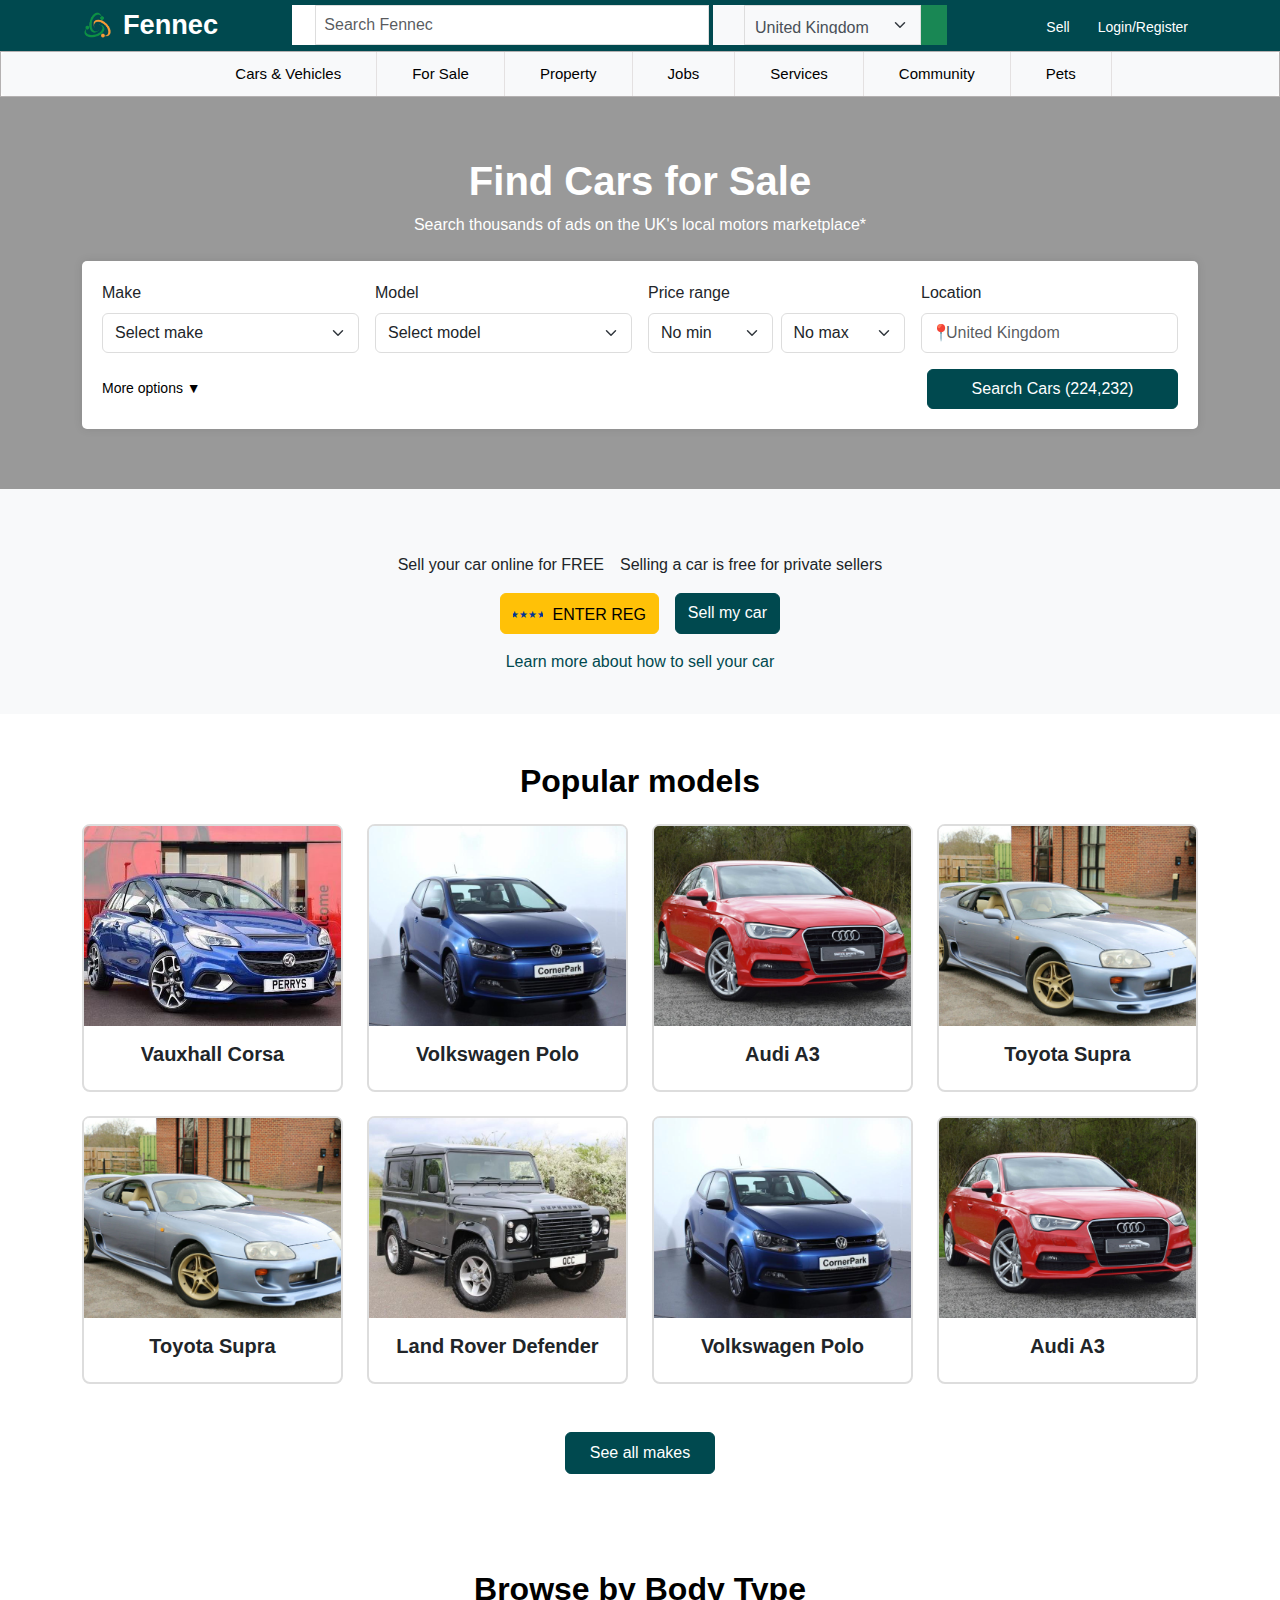
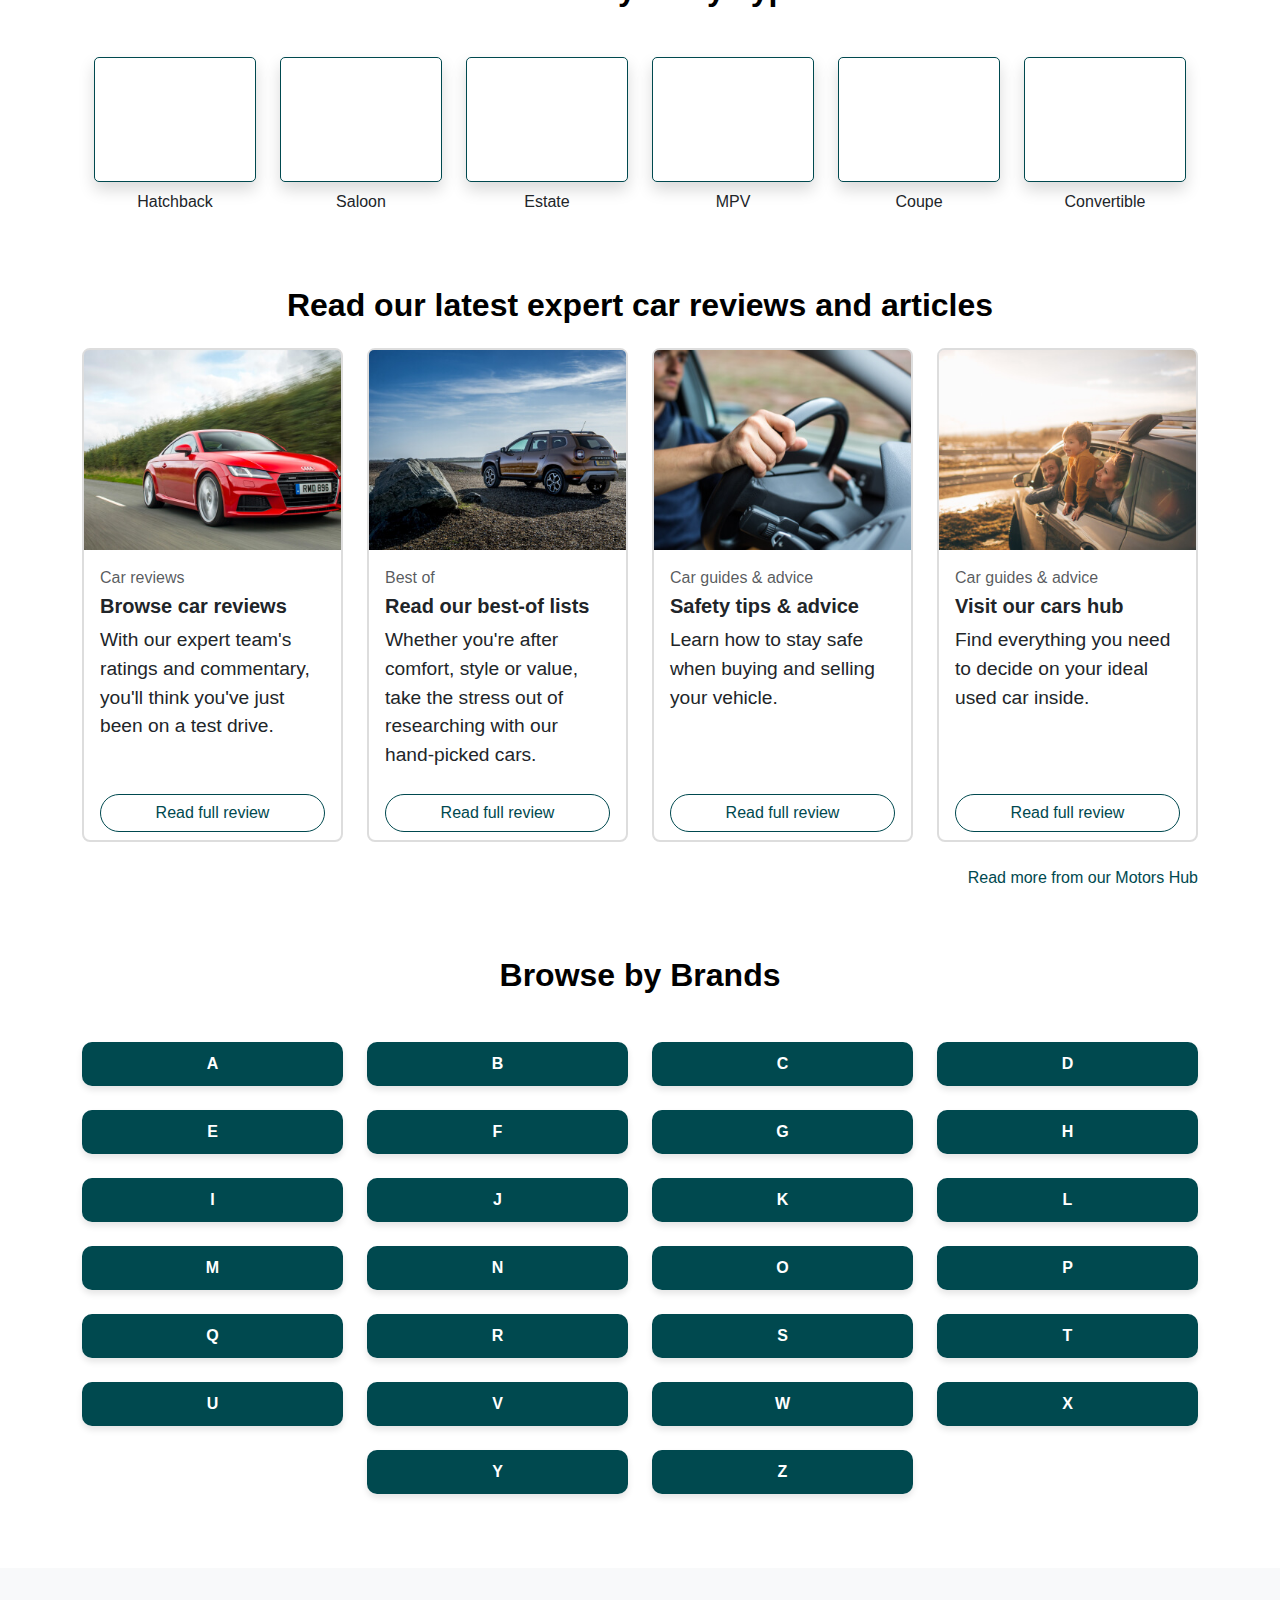
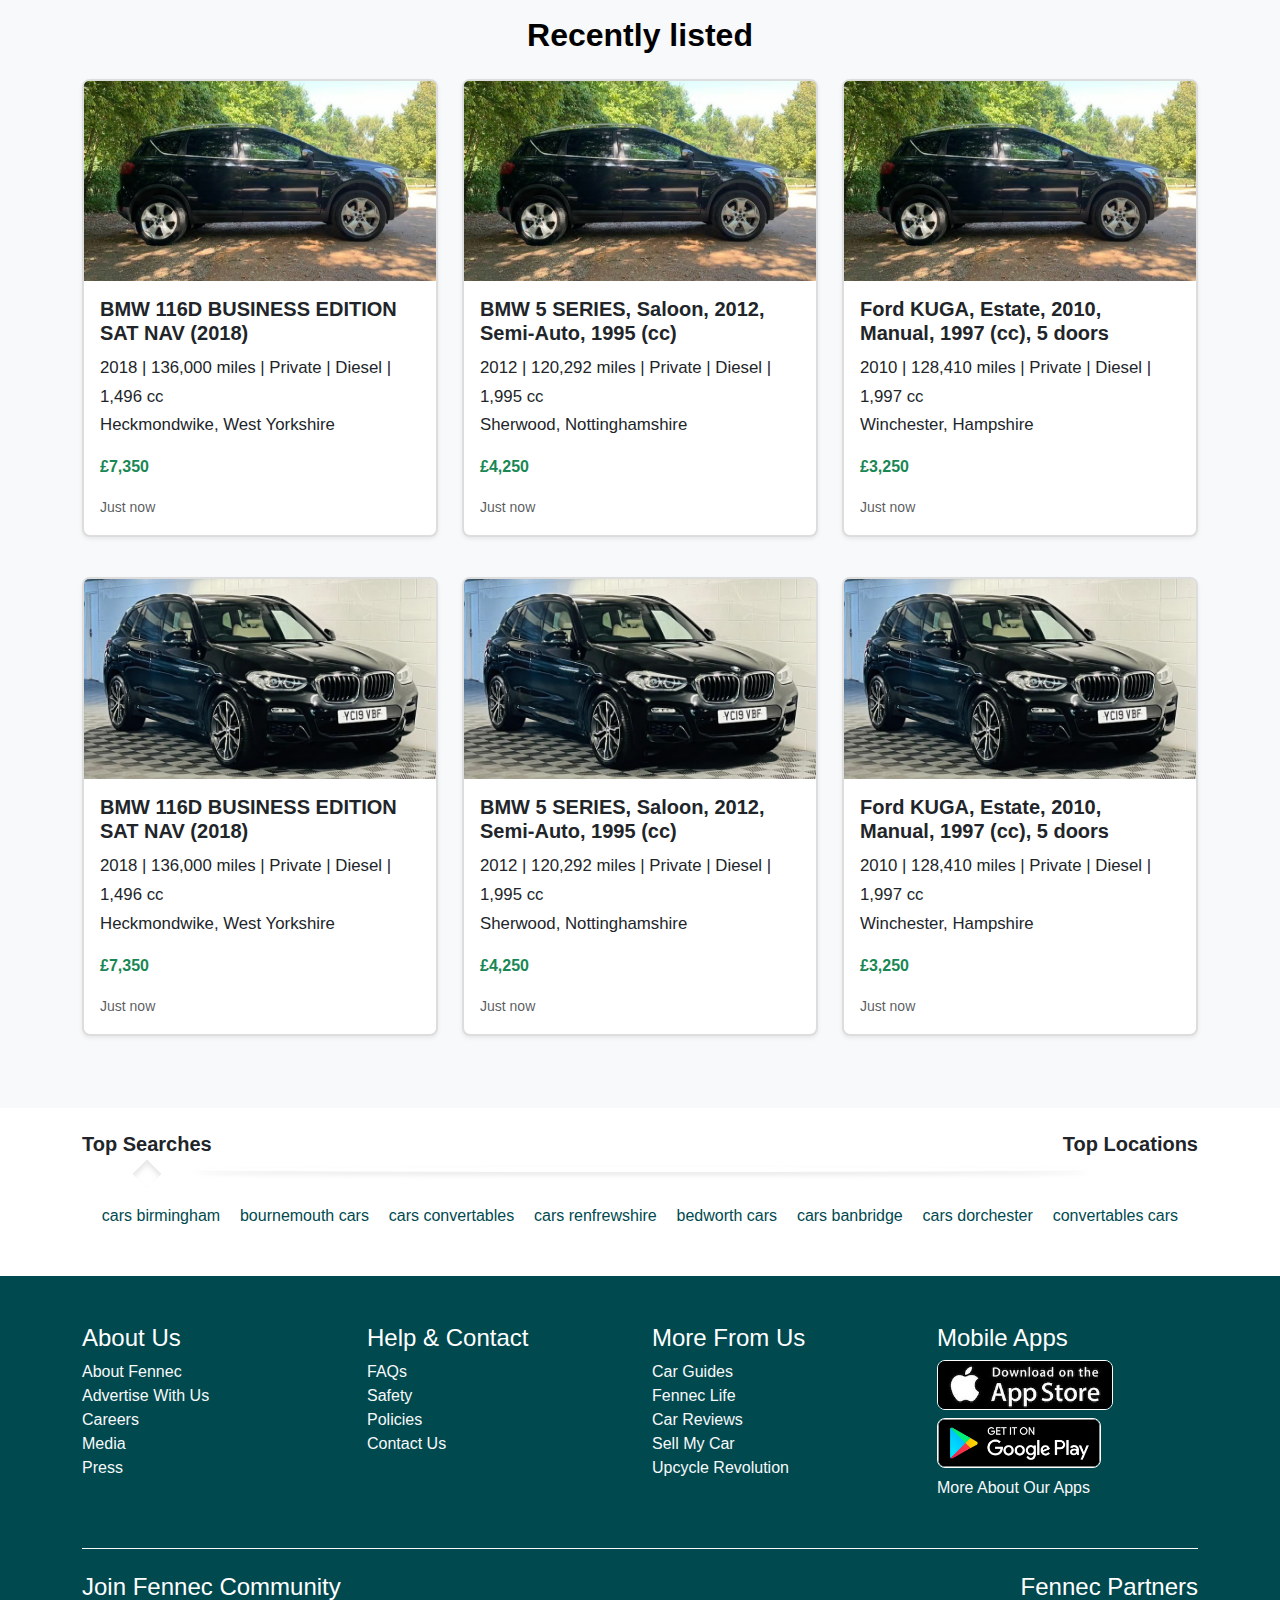
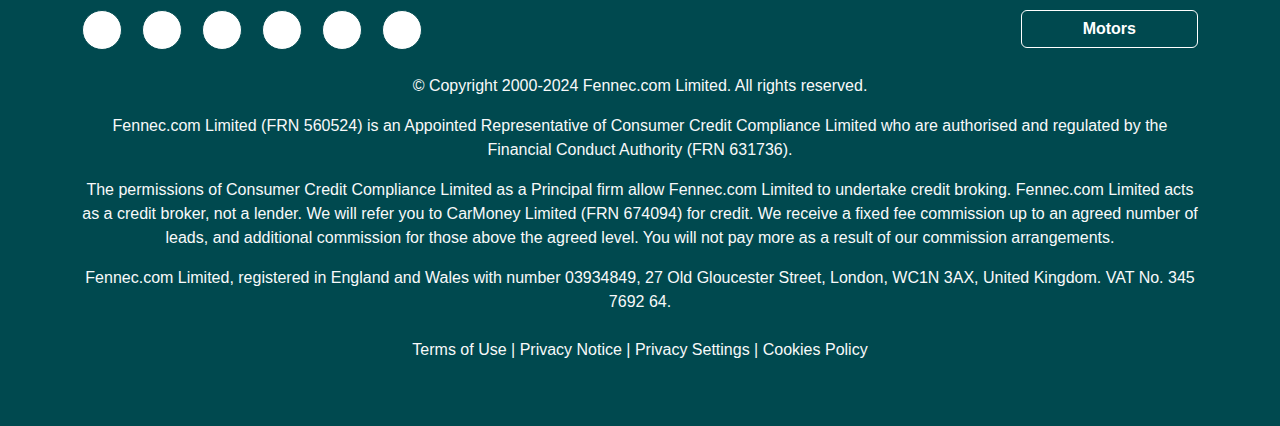
==== commit c5895d0c: "new chnages" ====
--- a/CarsVehicles.html
+++ b/CarsVehicles.html
@@ -20,7 +20,7 @@
   <body>
     <nav class="navbar navbar-expand-lg navbar-dark ">
       <div class="container">
-        <a class="navbar-brand d-flex align-items-center" href="http://127.0.0.1:5500/index.html" style="text-decoration: none;">
+        <a class="navbar-brand d-flex align-items-center" href="index.html" style="text-decoration: none;">
             <img
               src="asset/Capture-removebg-preview.png"
               alt="Fennec Logo"
@@ -65,11 +65,11 @@
           </form> 
           
           <div class="d-flex custom-loginRegister">
-            <a href="http://127.0.0.1:5500/LoginRegister.html" class="btn custom-btn me-2 mb-lg-0 d-flex flex-column align-items-center">
+            <a href="LoginRegister.html" class="btn custom-btn me-2 mb-lg-0 d-flex flex-column align-items-center">
               <i class="fa-solid fa-dollar-sign mb-1"></i>
               <span class="new-btn">Sell</span>
             </a>
-            <a href="http://127.0.0.1:5500/LoginRegister.html" class="btn custom-btn d-flex flex-column align-items-center">
+            <a href="LoginRegister.html" class="btn custom-btn d-flex flex-column align-items-center">
               <i class="fa-solid fa-user mb-1 "></i>
               <span class="new-btn">Login/Register</span>
             </a>
@@ -99,13 +99,13 @@
     <div class="nav-sub-menu-inn1">
     <div class="nav-men-sub-ct-inn">
       <ul>
-    <li class="car-vhcl-menu"><a href="http://127.0.0.1:5500/CarsVehicles.html">Cars & Vehicles</a></li>
-    <li class="for-sale-menu"><a href="http://127.0.0.1:5500/forsale.html">For Sale</a></li>
-    <li class="property21"><a href="http://127.0.0.1:5500/property.html">Property</a></li>
-    <li class="jobs21"><a href="http://127.0.0.1:5500/job.html">Jobs  </a></li>
-    <li class="Services21"><a href="http://127.0.0.1:5500/Services.html">Services  </a></li>
-    <li class="Community21"><a href="http://127.0.0.1:5500/Community.html">Community</a></li>
-    <li class="Pets21"><a href="http://127.0.0.1:5500/Pets.html">Pets</a></li>
+    <li class="car-vhcl-menu"><a href="CarsVehicles.html">Cars & Vehicles</a></li>
+    <li class="for-sale-menu"><a href="forsale.html">For Sale</a></li>
+    <li class="property21"><a href="property.html">Property</a></li>
+    <li class="jobs21"><a href="job.html">Jobs  </a></li>
+    <li class="Services21"><a href="Services.html">Services  </a></li>
+    <li class="Community21"><a href="Community.html">Community</a></li>
+    <li class="Pets21"><a href="Pets.html">Pets</a></li>
   </ul>
     </div>
   </div>
@@ -121,7 +121,7 @@
         <h2>Browse by</h2>
         <div class="div-nv-sb-menu">
         <ul>
-          <li><a class="" href="http://127.0.0.1:5500/forsale.html">Cars</a></li>
+          <li><a class="" href="forsale.html">Cars</a></li>
           <li>
             <a class="" href="#">Motorbikes & Scooters</a>
           </li>
@@ -241,7 +241,7 @@
       <h2>Browse by</h2>
       <div class="div-nv-sb-menu">
       <ul>
-        <li><a class="" href="http://127.0.0.1:5500/forsale.html">For Sale</a></li>
+        <li><a class="" href="forsale.html">For Sale</a></li>
         <li>
           <a class="" href="#">To Rent</a>
         </li>
@@ -398,7 +398,7 @@
         <li>
           <a class="" href="#">Motoring</a>
         </li>
-        <li><a class="" href="http://127.0.0.1:5500/Pets.html">Pets</a></li>
+        <li><a class="" href="Pets.html">Pets</a></li>
         <li><a class="" href="#">Driving & Automotive</a></li>
         </ul>
       <ul>
@@ -468,13 +468,13 @@
     <div class="nav-sub-menu-res-inn1">
     <div class="nav-men-sub-res-ct-inn">
       <ul>
-    <li class="car-vhcl-menu-res"><a href="http://127.0.0.1:5500/CarsVehicles.html">Cars & Vehicles</a></li>
-    <li class="for-sale-menu-res"><a href="http://127.0.0.1:5500/forsale.html">For Sale</a></li>
-    <li class="property21-res"><a href="http://127.0.0.1:5500/property.html">Property</a></li>
-    <li class="jobs21-res"><a href="http://127.0.0.1:5500/job.html">Jobs  </a></li>
-    <li class="Services21-res"><a href="http://127.0.0.1:5500/Services.html">Services  </a></li>
-    <li class="Community21-res"><a href="http://127.0.0.1:5500/Community.html">Community</a></li>
-    <li class="Pets21-res"><a href="http://127.0.0.1:5500/Pets.html">Pets</a></li>
+    <li class="car-vhcl-menu-res"><a href="CarsVehicles.html">Cars & Vehicles</a></li>
+    <li class="for-sale-menu-res"><a href="forsale.html">For Sale</a></li>
+    <li class="property21-res"><a href="property.html">Property</a></li>
+    <li class="jobs21-res"><a href="job.html">Jobs  </a></li>
+    <li class="Services21-res"><a href="Services.html">Services  </a></li>
+    <li class="Community21-res"><a href="Community.html">Community</a></li>
+    <li class="Pets21-res"><a href="Pets.html">Pets</a></li>
   </ul>
     </div>
   </div>
@@ -1158,10 +1158,10 @@
             Kingdom. VAT No. 345 7692 64.
           </p>
           <p class="mt-4">
-            <a href="http://127.0.0.1:5500/TermsofUse.html" class="text-light hover:text-white">Terms of Use</a> |
+            <a href="TermsofUse.html" class="text-light hover:text-white">Terms of Use</a> |
             <a href="#" class="text-light hover:text-white">Privacy Notice</a> |
             <a href="#" class="text-light hover:text-white">Privacy Settings</a>
-            | <a href="http://127.0.0.1:5500/CookiesPolicy.html" class="text-light hover:text-white">Cookies Policy</a>
+            | <a href="CookiesPolicy.html" class="text-light hover:text-white">Cookies Policy</a>
           </p>
         </div>
       </div>
--- a/asset/styles.css
+++ b/asset/styles.css
@@ -1,7 +1,17 @@
 body {
   font-family: Arial, sans-serif;
-}
-
+  margin: 0px;
+  padding: 0px;
+  box-sizing: border-box;
+}
+
+a{
+color:#000;
+text-decoration: none;
+}
+a:hover{
+color:#00494f;
+}
 .navbar {
   background-color: #00494f;
 }
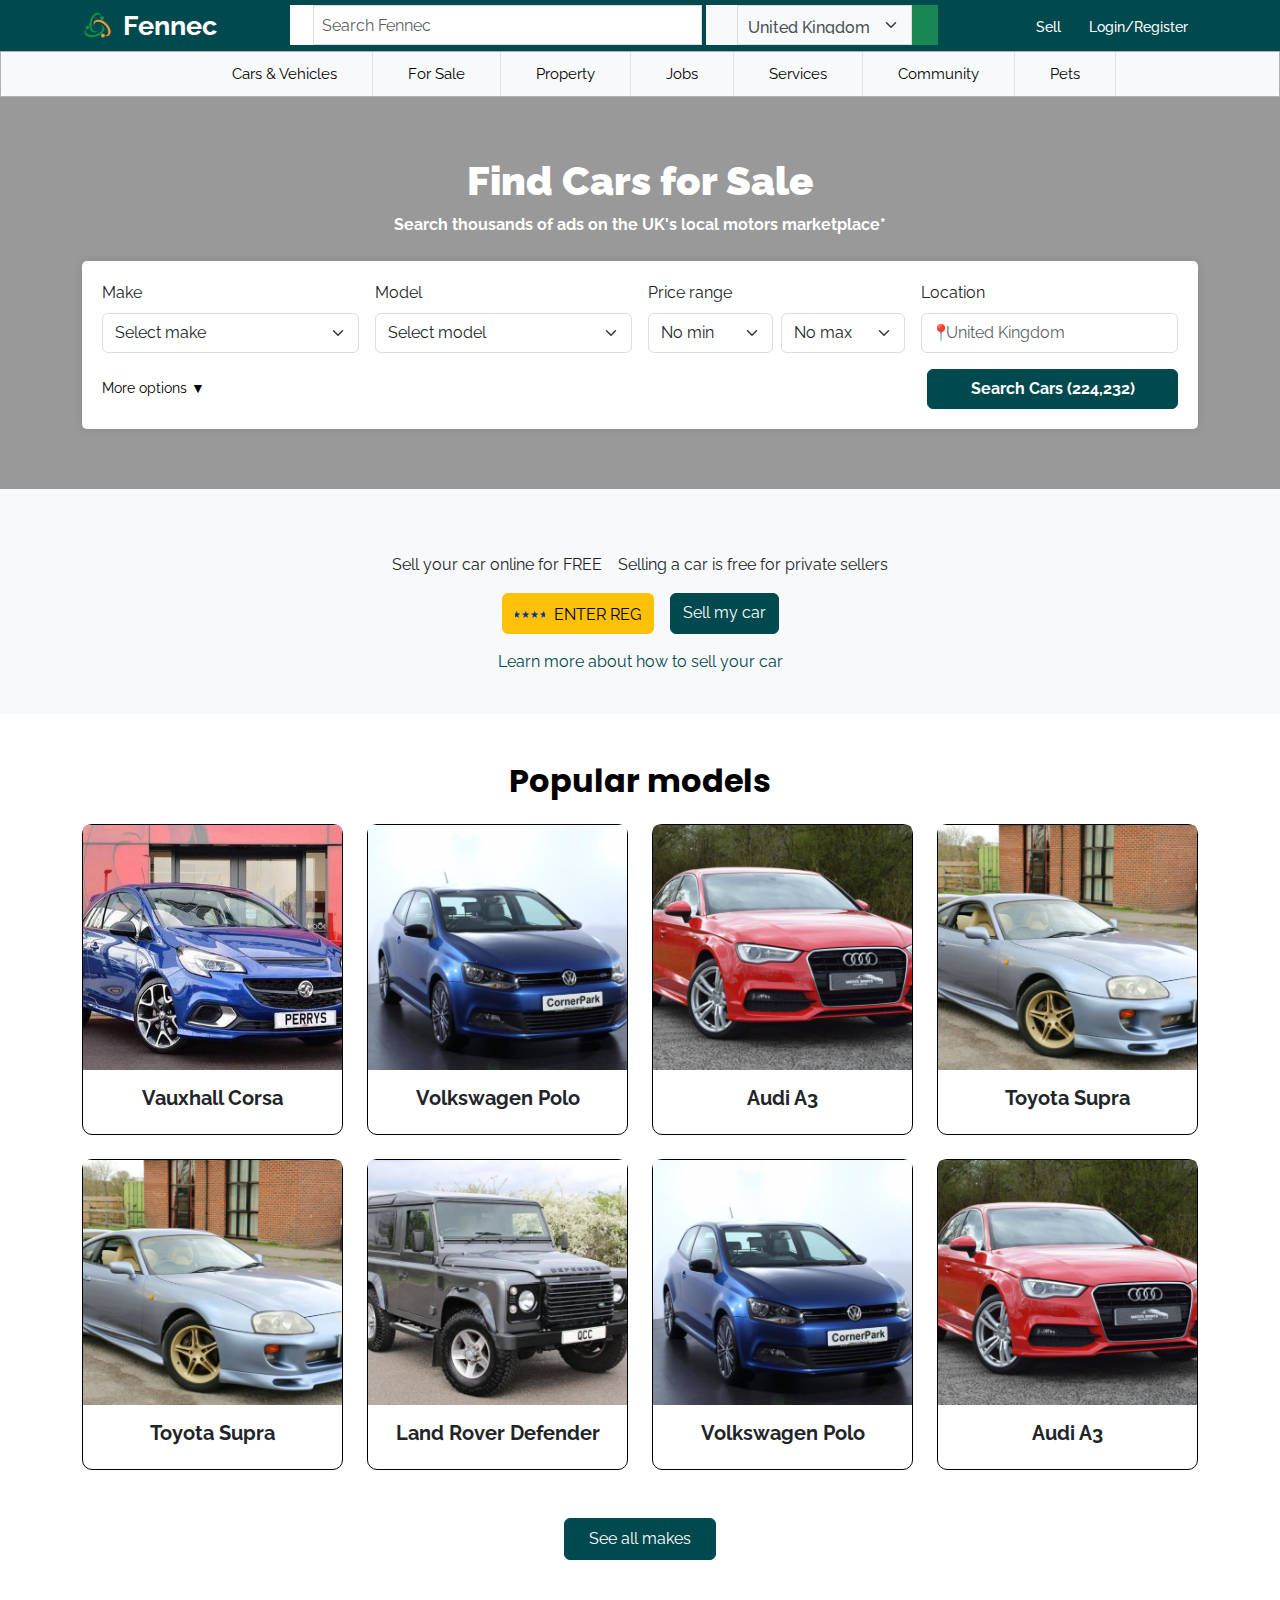
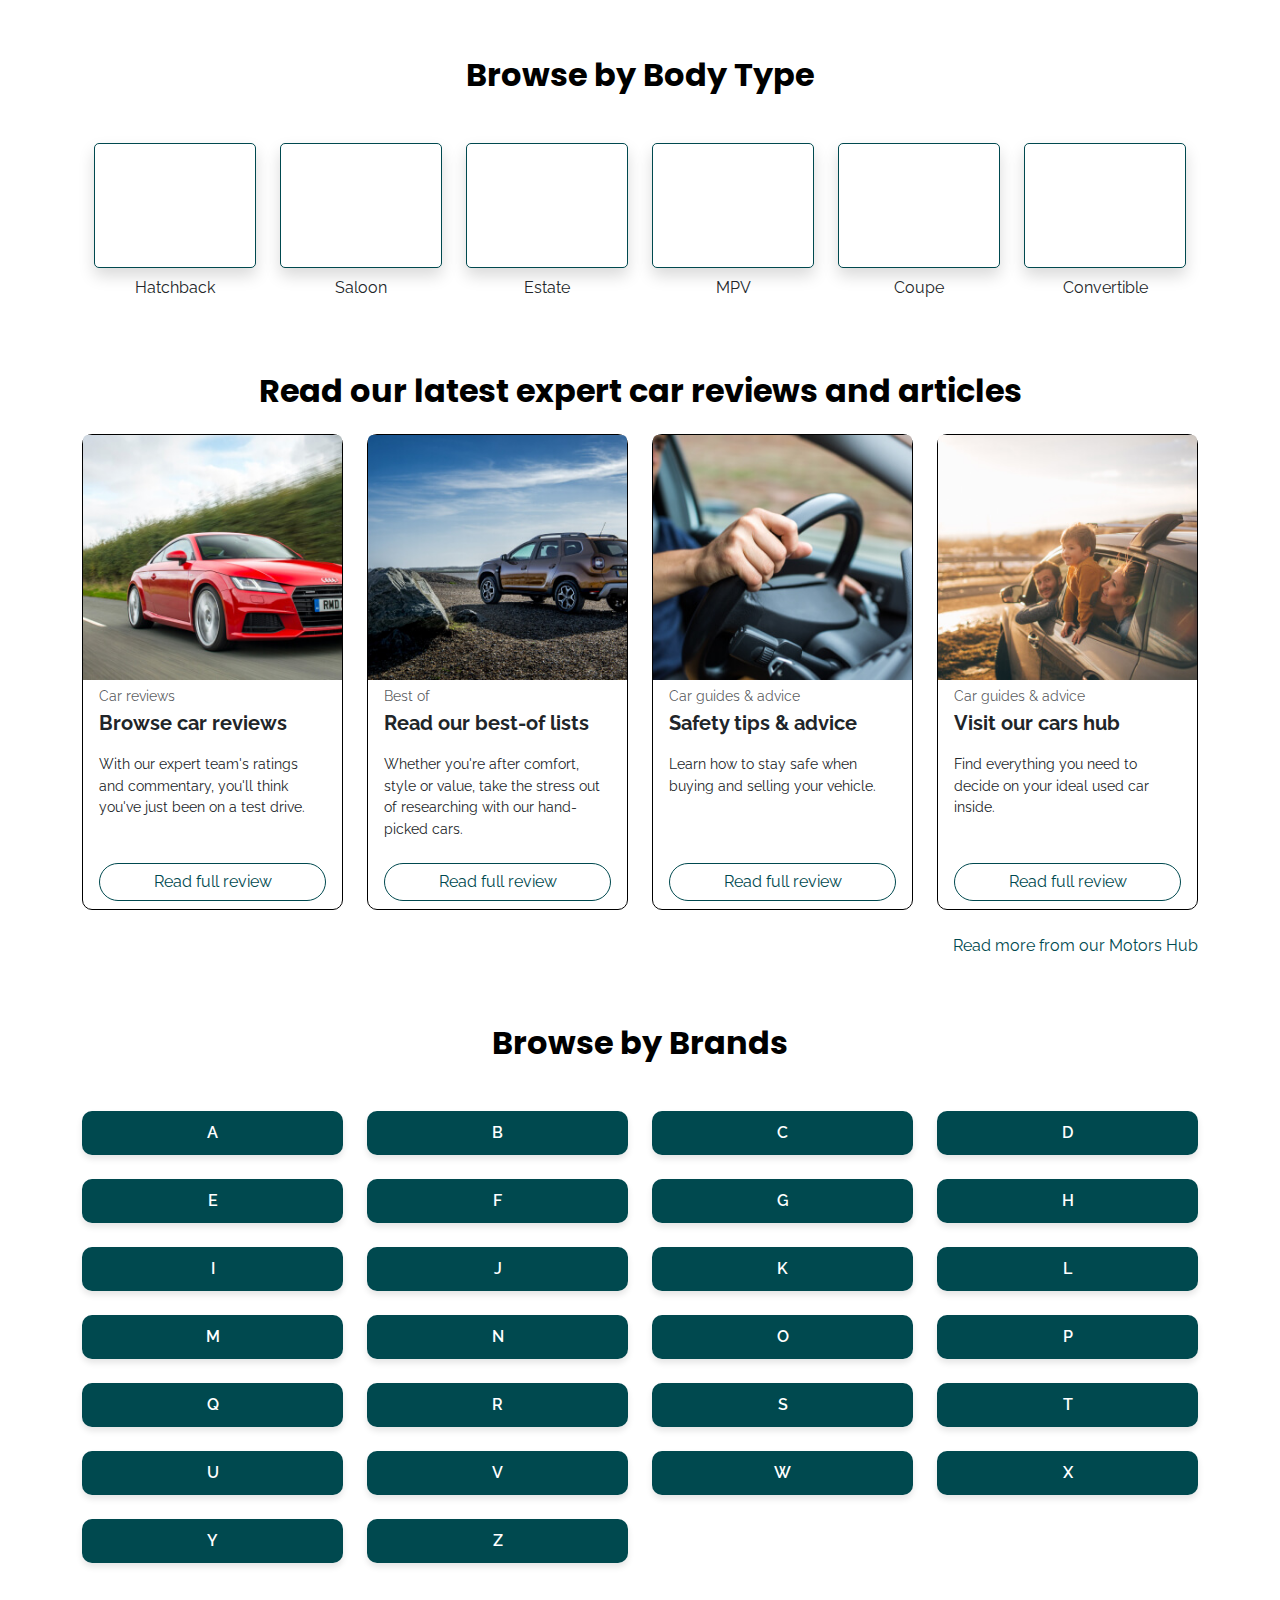
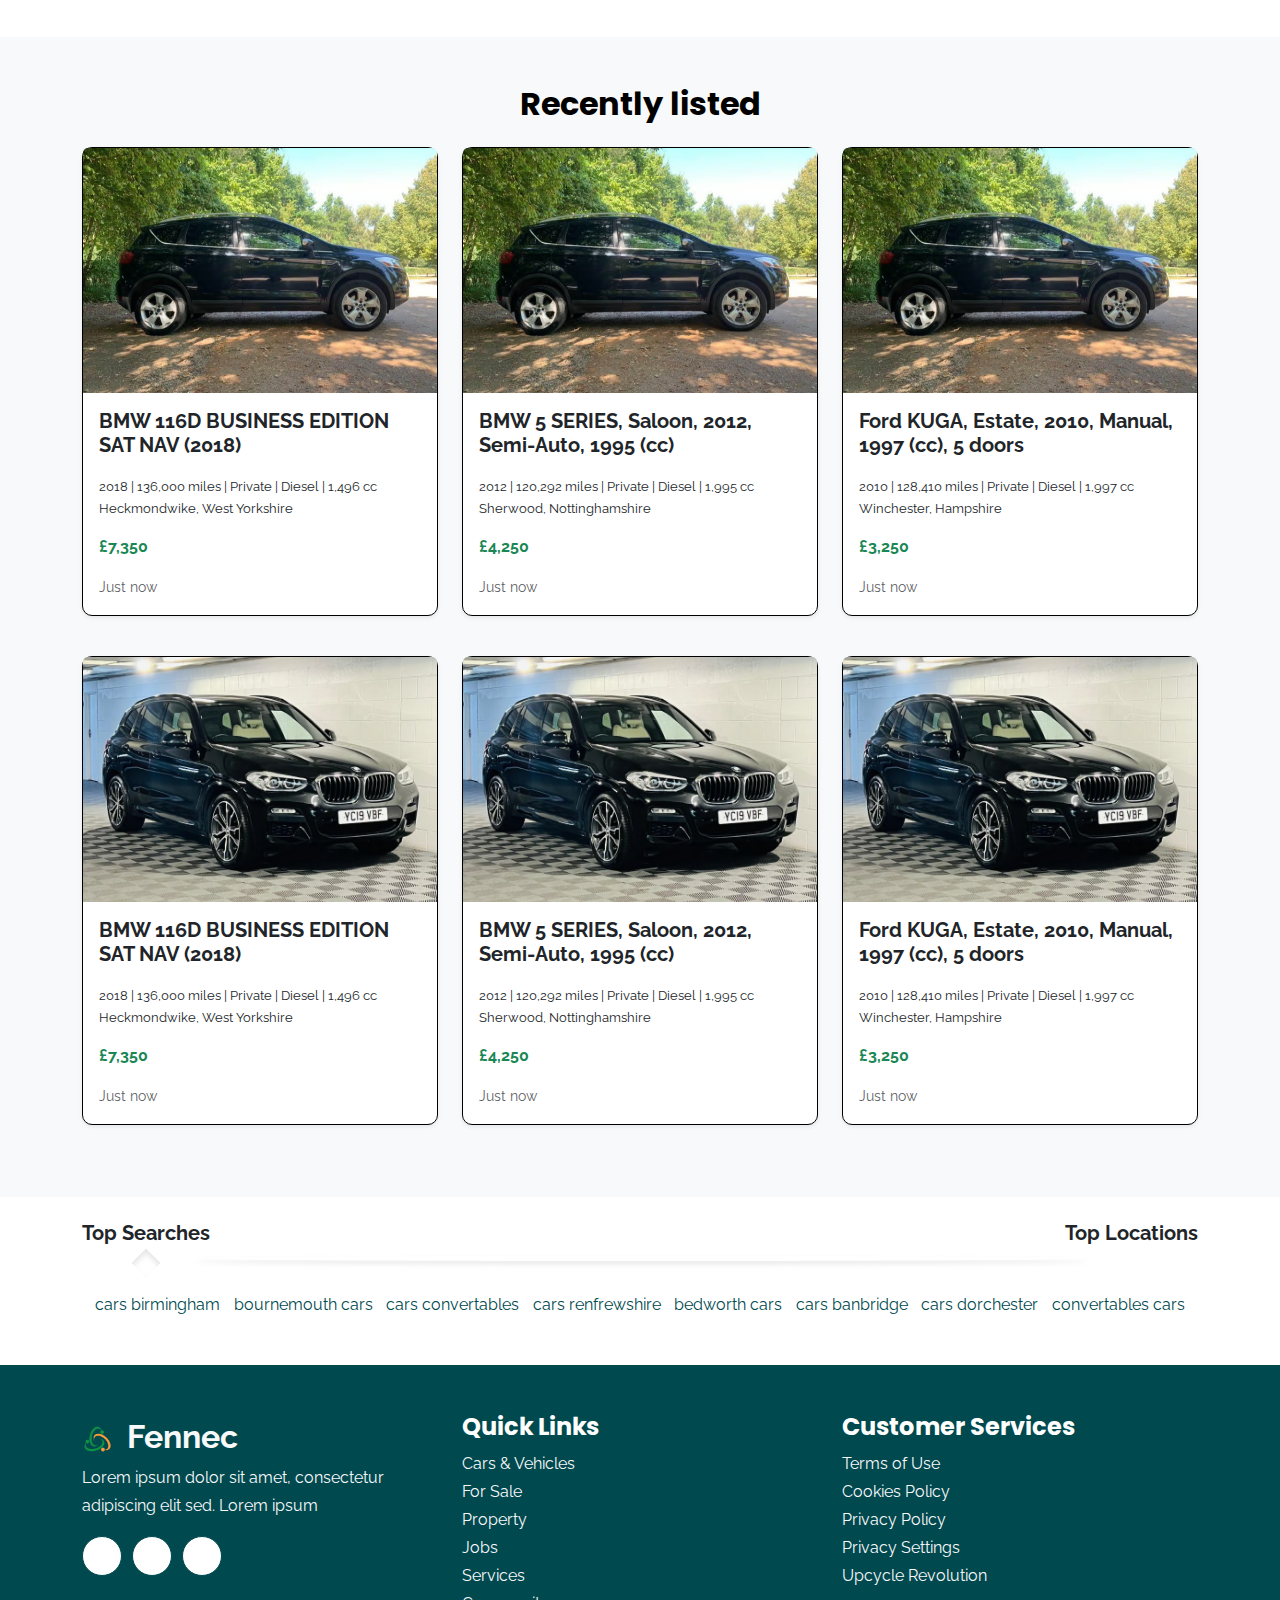
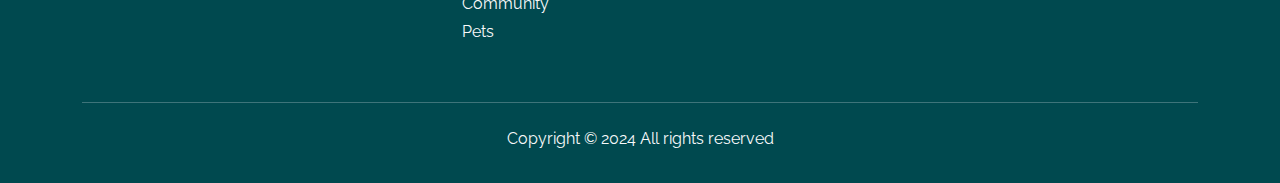
==== commit 25ce791b: "fix: "changes done"" ====
--- a/CarsVehicles.html
+++ b/CarsVehicles.html
@@ -26,7 +26,7 @@
               alt="Fennec Logo"
               style="max-width: 100%; margin-right: 10px;"
             />
-            <span style="font-size: 1.7rem; font-weight: bold; color: inherit;">Fennec</span>
+            <span style="font-size: 1.7rem; font-weight: bold; color: white;">Fennec</span>
           </a>
         <button
           id="menuToggle"
@@ -468,14 +468,14 @@
     <div class="nav-sub-menu-res-inn1">
     <div class="nav-men-sub-res-ct-inn">
       <ul>
-    <li class="car-vhcl-menu-res"><a href="CarsVehicles.html">Cars & Vehicles</a></li>
-    <li class="for-sale-menu-res"><a href="forsale.html">For Sale</a></li>
-    <li class="property21-res"><a href="property.html">Property</a></li>
-    <li class="jobs21-res"><a href="job.html">Jobs  </a></li>
-    <li class="Services21-res"><a href="Services.html">Services  </a></li>
-    <li class="Community21-res"><a href="Community.html">Community</a></li>
-    <li class="Pets21-res"><a href="Pets.html">Pets</a></li>
-  </ul>
+        <li class="car-vhcl-menu-res">Cars & Vehicles</li>
+        <li class="for-sale-menu-res">For Sale</li>
+        <li class="property21-res">Property</li>
+        <li class="jobs21-res">Jobs</li>
+        <li class="Services21-res">Services</li>
+        <li class="Community21-res">Community</li>
+        <li class="Pets21-res">Pets</li>
+        </ul>
     </div>
   </div>
   </div>
@@ -1020,152 +1020,90 @@
       </div>
   </div>
 
-    <footer class="text-light py-5">
-      <div class="container">
-        <div class="row">
-          <div class="col-md-3 mb-4">
-            <h4 class="text-white font-weight-bold">About Us</h4>
-            <ul class="list-unstyled">
-              <li>
-                <a href="#" class="text-light hover:text-white">About Fennec</a>
-              </li>
-              <li>
-                <a href="#" class="text-light hover:text-white"
-                  >Advertise With Us</a
-                >
-              </li>
-              <li>
-                <a href="#" class="text-light hover:text-white">Careers</a>
-              </li>
-              <li><a href="#" class="text-light hover:text-white">Media</a></li>
-              <li><a href="#" class="text-light hover:text-white">Press</a></li>
-            </ul>
-          </div>
-          <div class="col-md-3 mb-4">
-            <h4 class="text-white font-weight-bold">Help & Contact</h4>
-            <ul class="list-unstyled">
-              <li><a href="#" class="text-light hover:text-white">FAQs</a></li>
-              <li>
-                <a href="#" class="text-light hover:text-white">Safety</a>
-              </li>
-              <li>
-                <a href="#" class="text-light hover:text-white">Policies</a>
-              </li>
-              <li>
-                <a href="#" class="text-light hover:text-white">Contact Us</a>
-              </li>
-            </ul>
-          </div>
-          <div class="col-md-3 mb-4">
-            <h4 class="text-white font-weight-bold">More From Us</h4>
-            <ul class="list-unstyled">
-              <li>
-                <a href="#" class="text-light hover:text-white">Car Guides</a>
-              </li>
-              <li>
-                <a href="#" class="text-light hover:text-white">Fennec Life</a>
-              </li>
-              <li>
-                <a href="#" class="text-light hover:text-white">Car Reviews</a>
-              </li>
-              <li>
-                <a href="#" class="text-light hover:text-white">Sell My Car</a>
-              </li>
-              <li>
-                <a href="#" class="text-light hover:text-white"
-                  >Upcycle Revolution</a
-                >
-              </li>
-            </ul>
-          </div>
-          <div class="col-md-3 mb-4">
-            <h4 class="text-white font-weight-bold">Mobile Apps</h4>
-            <div>
-              <a href="#" class="d-block mb-2 ggle-tag-img">
-                <img
-                  src="/asset/app-store-logo.jpg"
-                  alt="Download on the App Store"
-                  class="img-fluid"
-                  style="height: 40px"
-                />
-              </a>
-              <a href="#" class="d-block mb-2 ggle-tag-img">
-                <img
-                  src="/asset/google-play-logo.png"
-                  alt="Get it on Google Play"
-                  class="img-fluid"
-                  style="height: 40px"
-                />
-              </a>
-            </div>
-            <a href="#" class="d-block mt-2 text-light hover:text-white"
-              >More About Our Apps</a
-            >
-          </div>
-        </div>
+  <footer class="text-light pt-5">
+    <div class="container">
+      <div class="row">
+        <div class="col-md-4 mb-4">
+          <a class="navbar-brand" href="index.html" style="text-decoration: none;">
+            <img
+              src="asset/Capture-removebg-preview.png"
+              alt="Fennec Logo"
+              style="max-width: 50%; margin-right: 10px;
+              height: 40px; padding-bottom: 10px;" 
+            />
+            <span style="font-size: 2rem; font-weight: bold; color: inherit; height: 90px;">Fennec</span>   
+          </a>
+          <div class="line">
+            <p>Lorem ipsum dolor sit amet, consectetur <br>adipiscing elit sed. Lorem ipsum</p>
+          </div>
+          <div class="d-flex space-x-3 icon-sty">
+            <a href="#" class="text-light hover:text-white"
+              ><i class="fab fa-facebook-f"></i
+            ></a>
+            <a href="#" class="text-light hover:text-white"
+              ><i class="fab fa-instagram"></i
+            ></a>
+      
+            <a href="#" class="text-light hover:text-white"
+              ><i class="fab fa-twitter"></i
+            ></a>
+     
+          </div>
+        </div>
+        <div class="col-md-4 mb-4">
+          <h4 class="text-white font-weight-bold">Quick Links</h4>
+          <ul class="list-unstyled line">
+            <li><a href="#" class="text-light hover:text-white">Cars & Vehicles</a></li>
+            <li>
+              <a href="#" class="text-light hover:text-white">For Sale</a>
+            </li>
+            <li>
+              <a href="#" class="text-light hover:text-white">Property</a>
+            </li>
+            <li>
+              <a href="#" class="text-light hover:text-white">Jobs</a>
+            </li>
+            <li>
+              <a href="#" class="text-light hover:text-white">Services</a>
+            </li>
+            <li>
+              <a href="#" class="text-light hover:text-white">Community</a>
+            </li>
+            <li>
+              <a href="#" class="text-light hover:text-white">Pets</a>
+            </li>
+          </ul>
+        </div>
+        <div class="col-md-4 mb-4">
+          <h4 class="text-white font-weight-bold">Customer Services</h4>
+          <ul class="list-unstyled line">
+            <li>
+              <a href="#" class="text-light hover:text-white">Terms of Use</a>
+            </li>
+            <li>
+              <a href="#" class="text-light hover:text-white">Cookies Policy</a>
+            </li>
+            <li>
+              <a href="#" class="text-light hover:text-white">Privacy Policy</a>
+            </li>
+            <li>
+              <a href="#" class="text-light hover:text-white">Privacy Settings</a>
+            </li>
+            <li>
+              <a href="#" class="text-light hover:text-white"
+                >Upcycle Revolution</a
+              >
+            </li>
+          </ul>
+        </div>
+      </div>
+      <hr>
 
-        <div class="mt-4 border-top border-light pt-4">
-          <div class="d-flex justify-content-between flex-wrap">
-            <div style="width: 350px">
-              <h4 class="text-white font-weight-bold">Join Fennec Community</h4>
-              <div class="d-flex space-x-3 icon-sty">
-                <a href="#" class="text-light hover:text-white"
-                  ><i class="fab fa-facebook-f"></i
-                ></a>
-                <a href="#" class="text-light hover:text-white"
-                  ><i class="fab fa-instagram"></i
-                ></a>
-                <a href="#" class="text-light hover:text-white"
-                  ><i class="fab fa-tiktok"></i
-                ></a>
-                <a href="#" class="text-light hover:text-white"
-                  ><i class="fab fa-twitter"></i
-                ></a>
-                <a href="#" class="text-light hover:text-white"
-                  ><i class="fab fa-youtube"></i
-                ></a>
-                <a href="#" class="text-light hover:text-white"
-                  ><i class="fab fa-pinterest"></i
-                ></a>
-              </div>
-            </div>
-            <div class="motors-fen">
-              <h4 class="text-white font-weight-bold">Fennec Partners</h4>
-              <button class="btn btn-secondary">Motors</button>
-            </div>
-          </div>
-        </div>
-
-        <div class="mt-4 text-center">
-          <p>© Copyright 2000-2024 Fennec.com Limited. All rights reserved.</p>
-          <p class="mt-2">
-            Fennec.com Limited (FRN 560524) is an Appointed Representative of
-            Consumer Credit Compliance Limited who are authorised and regulated
-            by the Financial Conduct Authority (FRN 631736).
-          </p>
-          <p class="mt-2">
-            The permissions of Consumer Credit Compliance Limited as a Principal
-            firm allow Fennec.com Limited to undertake credit broking.
-            Fennec.com Limited acts as a credit broker, not a lender. We will
-            refer you to CarMoney Limited (FRN 674094) for credit. We receive a
-            fixed fee commission up to an agreed number of leads, and additional
-            commission for those above the agreed level. You will not pay more
-            as a result of our commission arrangements.
-          </p>
-          <p class="mt-2">
-            Fennec.com Limited, registered in England and Wales with number
-            03934849, 27 Old Gloucester Street, London, WC1N 3AX, United
-            Kingdom. VAT No. 345 7692 64.
-          </p>
-          <p class="mt-4">
-            <a href="TermsofUse.html" class="text-light hover:text-white">Terms of Use</a> |
-            <a href="#" class="text-light hover:text-white">Privacy Notice</a> |
-            <a href="#" class="text-light hover:text-white">Privacy Settings</a>
-            | <a href="CookiesPolicy.html" class="text-light hover:text-white">Cookies Policy</a>
-          </p>
-        </div>
-      </div>
-    </footer>
+      <div class="mt-4 pb-3 text-center">
+        <p>Copyright © 2024 All rights reserved</p>
+      </div>
+    </div>
+  </footer>
     <script src="https://cdn.jsdelivr.net/npm/bootstrap@5.1.3/dist/js/bootstrap.bundle.min.js"></script>
     <script src="index.js"></script>
     <script src="js/header.js"></script>
--- a/asset/styles.css
+++ b/asset/styles.css
@@ -1,5 +1,6 @@
+@import url('https://fonts.googleapis.com/css2?family=Poppins:wght@100..900&family=Raleway:ital,wght@0,100..900;1,100..900&display=swap');
 body {
-  font-family: Arial, sans-serif;
+  font-family: "Raleway", sans-serif;
   margin: 0px;
   padding: 0px;
   box-sizing: border-box;
@@ -180,6 +181,7 @@
 }
 
 .product-card {
+  position: relative;
   background-color: #fff;
   border-radius: 8px;
   box-shadow: 0 2px 4px rgba(0, 0, 0, 0.1);
@@ -278,7 +280,6 @@
 
 .icon-sty {
   display: flex !important;
-  justify-content: space-between;
 }
 
 .icon-sty>a {
@@ -786,7 +787,7 @@
 /* carVehicle css */
 
 body {
-  font-family: Arial, sans-serif;
+  font-family: raleway;
 }
 
 .hero-section {
@@ -921,14 +922,15 @@
   color: #00494F;
 }
 .card-img-top {
-  height: 200px;
+  height: 245px;
   object-fit: cover;
 }
 .card-title {
   font-weight: bold;
 }
 .card-text {
-  font-size: 1.2rem;
+  font-size: 0.9rem;
+  padding-top: 10px;
 }
 .btn-outline-primary {
   border-color: #00494F;
@@ -1033,6 +1035,7 @@
   color: #00494F !important;
 }
 h2, h4 {
+  font-family: 'Poppins', sans-serif;
   color: black;
 }
 .section {
@@ -1079,6 +1082,7 @@
   background-color: #fff !important;
 }
 .rounded h5{
+  font-family: 'Poppins', sans-serif !important;
   font-size: 18px;
   font-weight: 500;
   line-height: 26px;
@@ -1107,24 +1111,24 @@
   object-fit: cover;
 }
 .check-icon {
-  color: #198754;
+  color: #00494F;
   margin-right: 10px;
 }
 .btn-get-price {
-  background-color: #198754;
-  border-color: #198754;
+  background-color: #00494F;
+  border-color: #00494F;
 }
 .btn-get-price:hover {
-  background-color: #198754;
-  border-color: #198754;
+  background-color: #00494F;
+  border-color: #00494F;
 }
 .buttonss{
-  border-color: #198754;
-  color: #198754;
+  border-color: #00494F;
+  color: #00494F;
 }
 .buttonss:hover {
-  border-color: #198754;
-  color: #198754;
+  border-color: #00494F;
+  color: #00494F;
 }
 
 
@@ -1377,4 +1381,168 @@
 .respopnsive-menu321{
 display: none;
 }
-/* header css end here */+/* header css end here */
+.text-muted{
+  font-size: 14px;
+  margin-top: -10px;
+  margin-bottom: 4px;
+}
+
+
+
+.product-card {
+  border: 1px solid #e0e0e0;
+  border-radius: 8px;
+  overflow: hidden;
+  transition: box-shadow 0.3s;
+}
+.product-card:hover {
+  box-shadow: 0 4px 8px rgba(0,0,0,0.1);
+}
+.discount-badge {
+  position: absolute;
+  top: 10px;
+  left: 10px;
+  background-color: #ff4d4d;
+  color: white;
+  padding: 2px 8px;
+  border-radius: 4px;
+  font-size: 0.8rem;
+}
+.quick-add-btn {
+  width: 100%;
+  border: 1px solid #00494F;
+  color: #00494F;
+  background-color: white;
+  transition: all 0.3s;
+}
+.quick-add-btn:hover {
+  background-color: #00494F;
+  color: white;
+}
+.view-option {
+  cursor: pointer;
+  padding: 5px;
+  border: 1px solid #ccc;
+  margin-right: 5px;
+}
+.view-option.active {
+  background-color: #00494F;
+  color: white !important;
+}
+
+.view-option:hover {
+  background-color: #00494F;
+  color: white !important;
+}
+/* test2 */
+.product-card {
+  border: 1px solid #e0e0e0;
+  border-radius: 8px;
+  overflow: hidden;
+  transition: box-shadow 0.3s;
+}
+.product-card:hover {
+  box-shadow: 0 4px 8px rgba(0,0,0,0.1);
+}
+.discount-badge {
+  position: absolute;
+  top: 10px;
+  left: 10px;
+  background-color: #ff4d4d;
+  color: white;
+  padding: 2px 8px;
+  border-radius: 4px;
+  font-size: 0.8rem;
+}
+.quick-add-btn {
+  width: 100%;
+  border: 1px solid #00494F;
+  color: #00494F;
+  background-color: white;
+  transition: all 0.3s;
+}
+.quick-add-btn:hover {
+  background-color: #00494F;
+  color: white;
+}
+.view-option {
+  padding: 3px;
+  width: 30px;
+  height: 30px;
+  border-radius: 2px;
+  border: 1px solid #ccc;
+  display: inline-flex;
+  justify-content: center;
+  align-items: center;
+  margin-right: 5px;
+  cursor: pointer;
+}
+.view-option.active {
+  background-color: #00494F;
+  border-color: #00494F;
+  color: white;
+}
+.view-option.active .icon-bar {
+  background-color: white;
+}
+.icon-bar {
+  background-color: #333;
+  display: block;
+}
+.icon-list .icon-bar {
+  width: 16px;
+  height: 2px;
+  margin: 2px 0;
+}
+.icon-grid-2 .icon-bar, .icon-grid-3 .icon-bar, .icon-grid-4 .icon-bar, .icon-grid-5 .icon-bar {
+  width: 2px;
+  height: 16px;
+  margin: 0 1px;
+}
+.accordion-button:not(.collapsed){
+  background-color: transparent;
+}
+.row {
+  display: flex;
+  justify-content: left;
+}
+.col-12.d-flex.justify-content-between.mb-4 {
+  padding-left: 30px;
+}
+.d-flex.justify-content-between.align-items-center {
+  padding-left: 30px;
+}
+.text-white{
+  font-weight: 700;
+}
+.categories-container:hover .categories-wrapper {
+  animation-play-state: paused;
+}
+.card {
+  border:1px solid #000;
+  border-radius:10px;
+}
+.crt-timg-hm{
+  border:none !important;
+  border-radius:50% !important;
+}
+.crt-timg-hm img{
+ height: 300px;
+ width:300px;
+  border-radius:50%;
+}
+.crt-txt-hm {
+  text-align: center !important;
+}
+.line{
+  line-height: 28px;
+}
+.slick-next:before {
+  content: '→';
+  font-size: 30px;
+}
+.slick-prev:before {
+  content: '←';
+  font-size: 30px;
+}
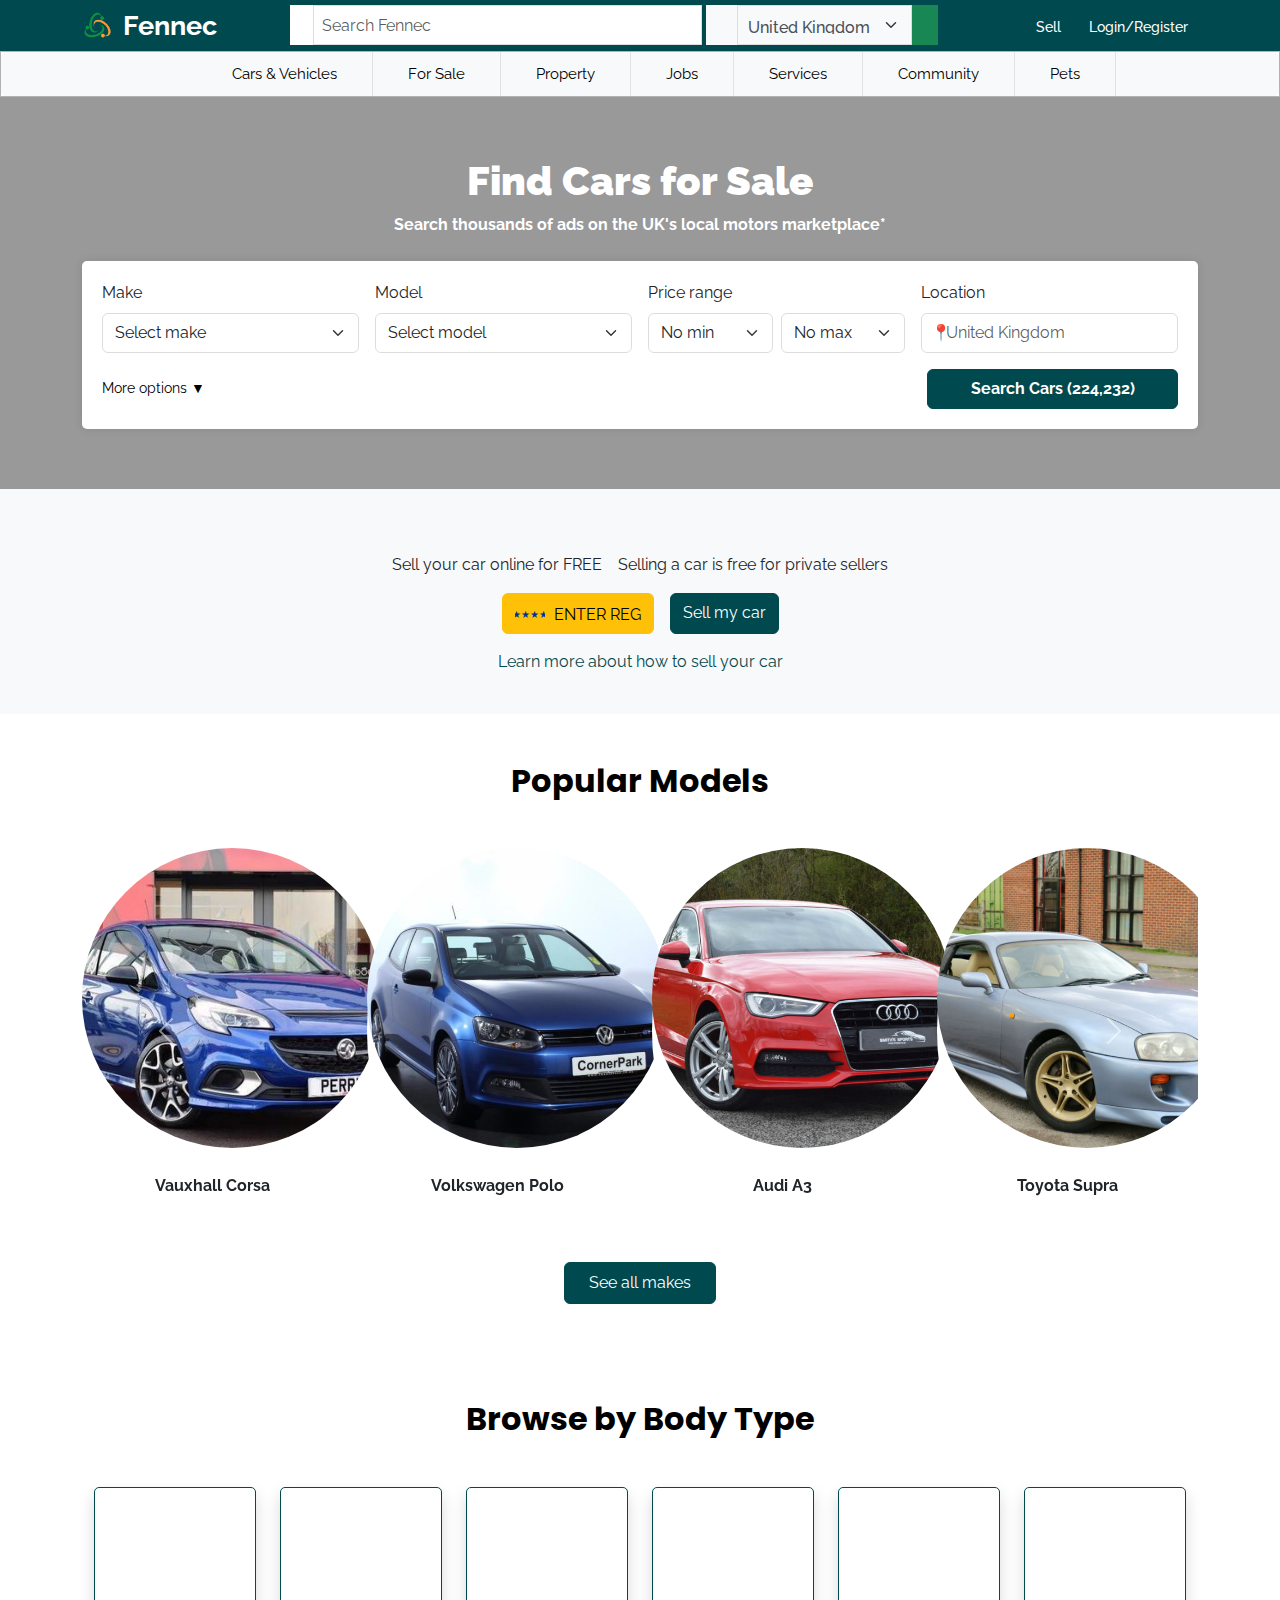
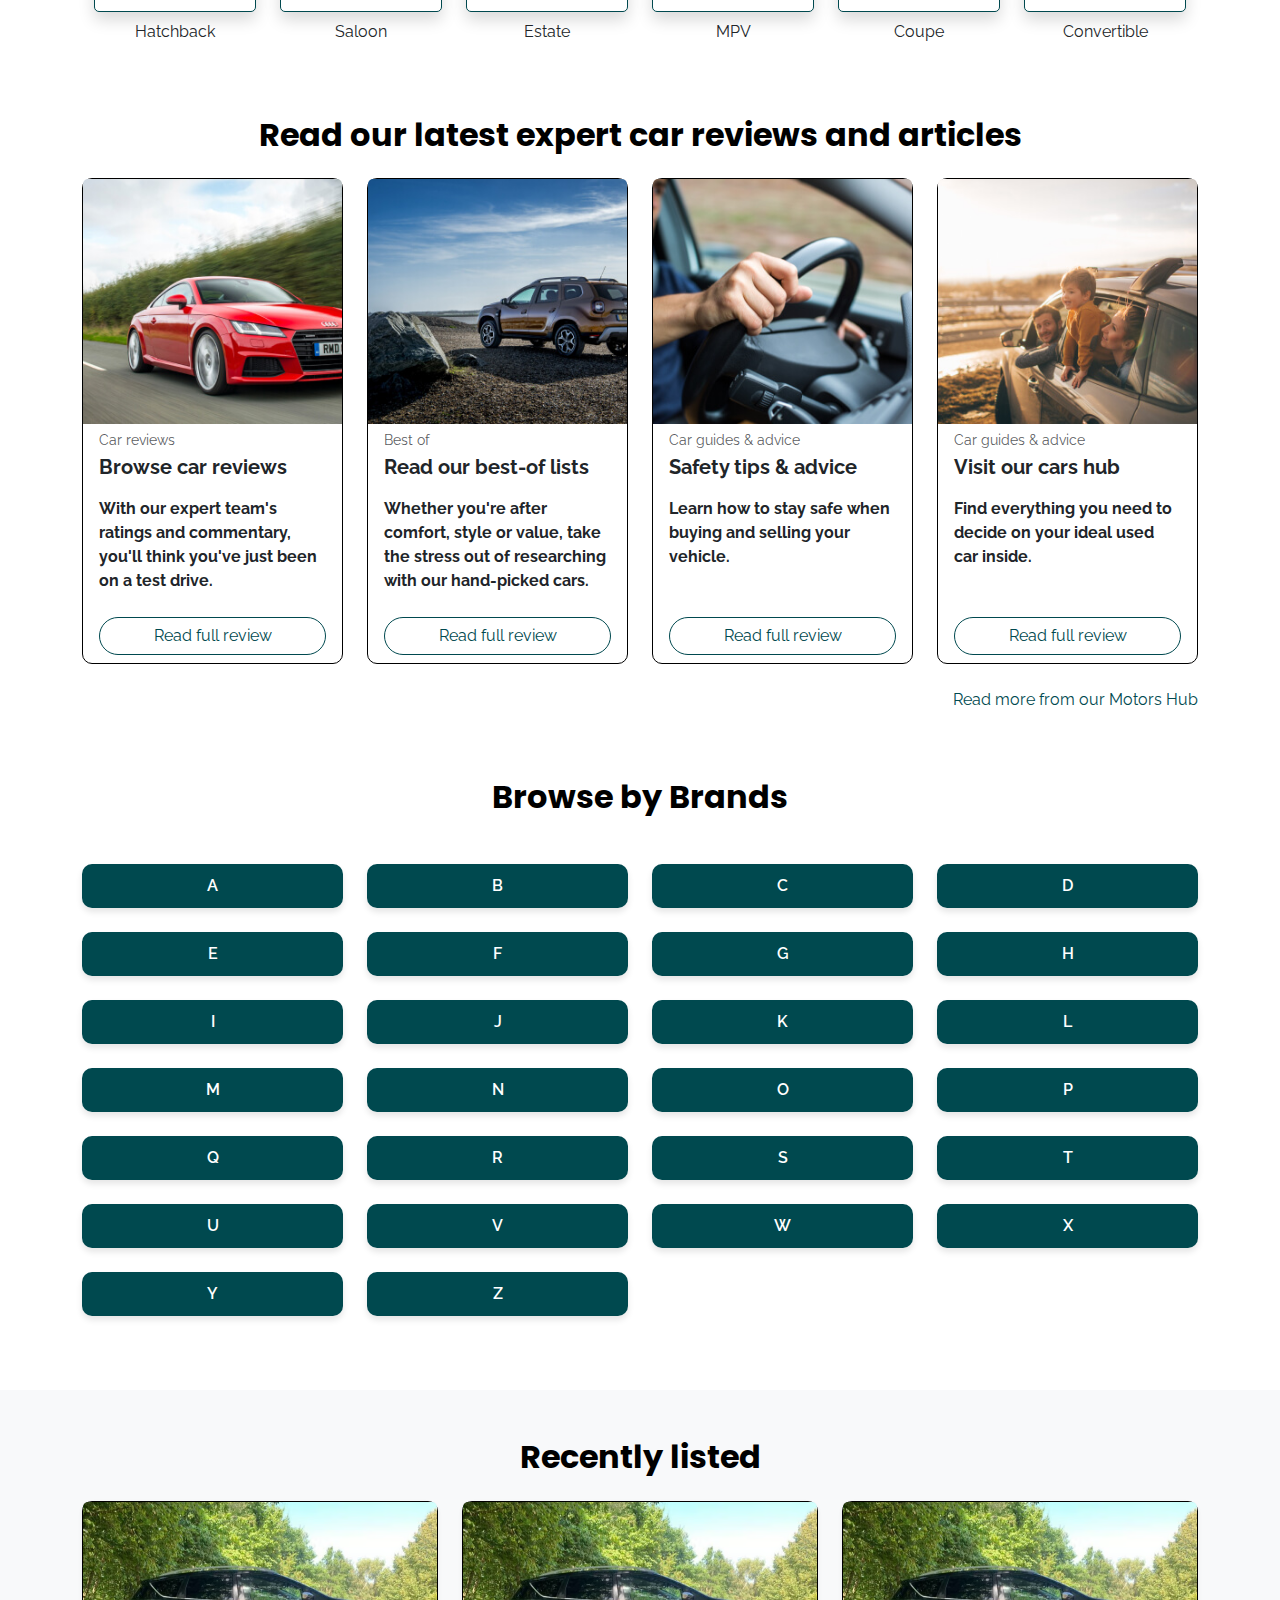
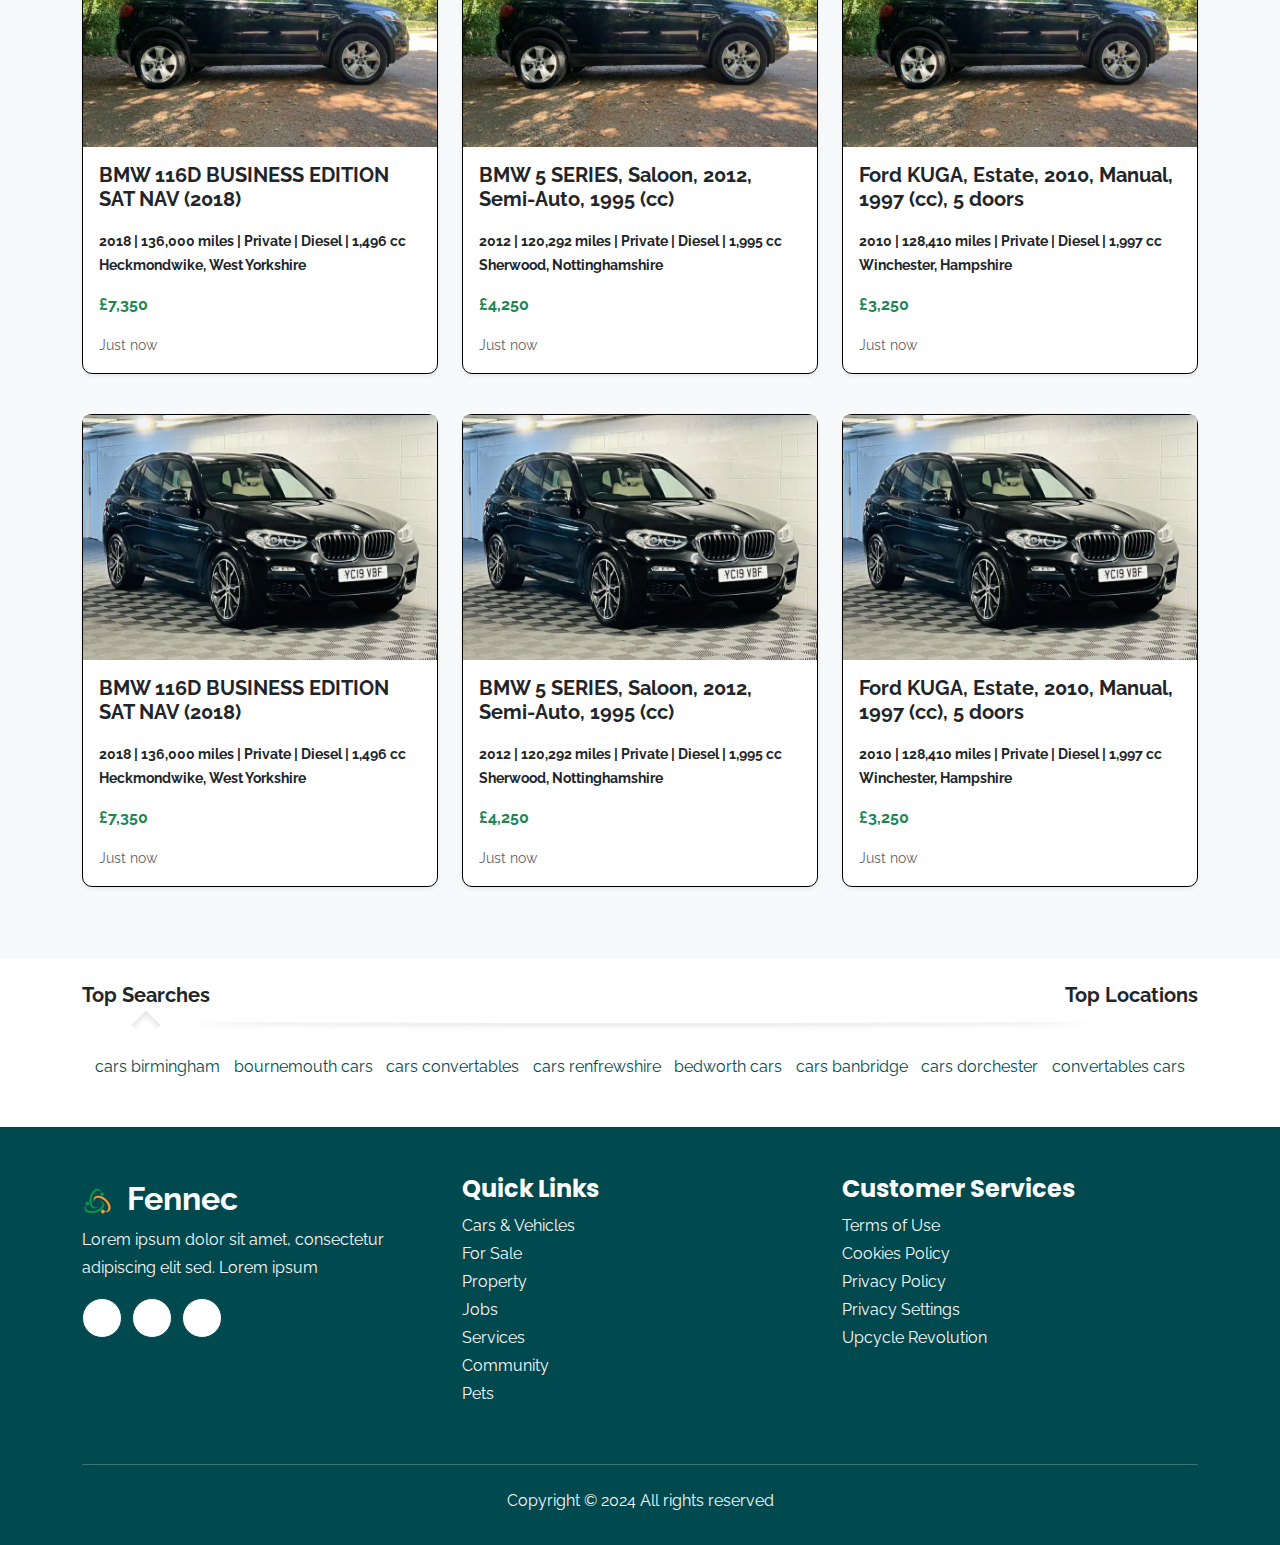
==== commit 08d23e35: "new changes" ====
--- a/CarsVehicles.html
+++ b/CarsVehicles.html
@@ -595,109 +595,180 @@
         </div>
       </div>
     </section>
-    <section class="py-5 bg-grey">
-      <div class="container">
-        <h2 class="text-center mb-4"><b>Popular models</b></h2>
-        <div
-          class="row row-cols-1 row-cols-sm-2 row-cols-md-3 row-cols-lg-4 g-4"
-        >
-          <div class="col">
-            <div class="card h-100 car-card">
-              <img
-                src="/asset/car1.jpg"
-                class="card-img-top car-image"
-                alt="Vauxhall Corsa"
-              />
-              <div class="card-body">
-                <h5 class="card-title text-center">Vauxhall Corsa</h5>
-              </div>
-            </div>
-          </div>
-          <div class="col">
-            <div class="card h-100 car-card">
-              <img
-                src="/asset/car2.jpg"
-                class="card-img-top car-image"
-                alt="Volkswagen Polo"
-              />
-              <div class="card-body">
-                <h5 class="card-title text-center">Volkswagen Polo</h5>
-              </div>
-            </div>
-          </div>
-          <div class="col">
-            <div class="card h-100 car-card">
-              <img
-                src="/asset/car8.jpg"
-                class="card-img-top car-image"
-                alt="Ford Fiesta"
-              />
-              <div class="card-body">
-                <h5 class="card-title text-center">Audi A3</h5>
-              </div>
-            </div>
-          </div>
-          <div class="col">
-            <div class="card h-100 car-card">
-              <img
-                src="/asset/car5.jpg"
-                class="card-img-top car-image"
-                alt="Honda Civic"
-              />
-              <div class="card-body">
-                <h5 class="card-title text-center">Toyota Supra</h5>
-              </div>
-            </div>
-          </div>
-          <div class="col">
-            <div class="card h-100 car-card">
-              <img
-                src="/asset/car5.jpg"
-                class="card-img-top car-image"
-                alt="Toyota Supra"
-              />
-              <div class="card-body">
-                <h5 class="card-title text-center">Toyota Supra</h5>
-              </div>
-            </div>
-          </div>
-          <div class="col">
-            <div class="card h-100 car-card">
-              <img
-                src="/asset/car6.jpg"
-                class="card-img-top car-image"
-                alt="Land Rover Defender"
-              />
-              <div class="card-body">
-                <h5 class="card-title text-center">Land Rover Defender</h5>
-              </div>
-            </div>
-          </div>
-          <div class="col">
-            <div class="card h-100 car-card">
-              <img
-                src="/asset/car2.jpg"
-                class="card-img-top car-image"
-                alt="Toyota Hilux"
-              />
-              <div class="card-body">
-                <h5 class="card-title text-center">Volkswagen Polo</h5>
-              </div>
-            </div>
-          </div>
-          <div class="col">
-            <div class="card h-100 car-card">
-              <img
-                src="/asset/car8.jpg"
-                class="card-img-top car-image"
-                alt="Audi A3"
-              />
-              <div class="card-body">
-                <h5 class="card-title text-center">Audi A3</h5>
-              </div>
-            </div>
-          </div>
-        </div>
+    <section class="py-5">
+      <div class="container ">
+        <h2 class="text-center mb-5"><b>Popular Models</b></h2>
+        <div id="carouselExample" class="carousel slide" data-bs-ride="carousel">
+          <div class="carousel-inner">
+              <div>
+            <div class="carousel-item active " data-bs-interval="10000">
+              <div class="row">
+                  <div class="col-md-3">
+                    <div class="card crt-timg-hm">
+                      <img
+                        src="/asset/car1.jpg"
+                        class="card-img-top"
+                        alt="Circular Economy"
+                      />
+                      <div class="card-body">
+                        <p class="card-text  crt-txt-hm">Vauxhall Corsa</p>
+                      </div>
+                    </div>
+                  </div>
+                  <div class="col-md-3">
+                    <div class="card crt-timg-hm">
+                      <img
+                        src="/asset/car2.jpg"
+                        class="card-img-top"
+                        alt="Upcycle"
+                      />
+                      <div class="card-body">
+                        <p class="card-text  crt-txt-hm">Volkswagen Polo</p>
+                      </div>
+                    </div>
+                  </div>
+                  <div class="col-md-3">
+                    <div class="card crt-timg-hm">
+                      <img
+                        src="/asset/car8.jpg"
+                        class="card-img-top"
+                        alt="Not Local"
+                      />
+                      <div class="card-body">
+                        <p class="card-text  crt-txt-hm">Audi A3</p>
+                      </div>
+                    </div>
+                  </div>
+                  <div class="col-md-3">
+                    <div class="card crt-timg-hm">
+                      <img
+                        src="/asset/car5.jpg"
+                        class="card-img-top"
+                        alt="Sell unwanted"
+                      />
+                      <div class="card-body">
+                        <p class="card-text  crt-txt-hm">Toyota Supra</p>
+                      </div>
+                    </div>
+                  </div>
+                </div>
+            </div>
+            <div class="carousel-item " data-bs-interval="20000">
+              <div class="row">
+                  <div class="col-md-3">
+                    <div class="card crt-timg-hm">
+                      <img
+                        src="https://www.Gumtree.com/assets/frontend/gaming.9ce2c4f1fce1d7945df76e93395cc8ee.png"
+                        class="card-img-top"
+                        alt="Circular Economy"
+                      />
+                      <div class="card-body">
+                        <p class="card-text  crt-txt-hm">Our Circular Economy R...</p>
+                      </div>
+                    </div>
+                  </div>
+                  <div class="col-md-3">
+                    <div class="card crt-timg-hm">
+                      <img
+                        src="https://www.Gumtree.com/assets/frontend/latest_jobs_2.b05155d69e733cab888d04e884bbe94d.png"
+                        class="card-img-top"
+                        alt="Upcycle"
+                      />
+                      <div class="card-body">
+                        <p class="card-text  crt-txt-hm">12 Ways to Upcycle You...</p>
+                      </div>
+                    </div>
+                  </div>
+                  <div class="col-md-3">
+                    <div class="card crt-timg-hm">
+                      <img
+                        src="https://www.Gumtree.com/assets/frontend/cosy_living.49e97ecfd0c72454fb20cad5ec63788c.png"
+                        class="card-img-top"
+                        alt="Not Local"
+                      />
+                      <div class="card-body">
+                        <p class="card-text  crt-txt-hm">Not Local? No Problem...</p>
+                      </div>
+                    </div>
+                  </div>
+                  <div class="col-md-3">
+                    <div class="card crt-timg-hm">
+                      <img
+                        src="https://www.Gumtree.com/assets/frontend/affordable_runarounds.adfdb0369a985d884565bb10ce40800e.png"
+                        class="card-img-top"
+                        alt="Sell unwanted"
+                      />
+                      <div class="card-body">
+                        <p class="card-text  crt-txt-hm">Sell unwanted electrical...</p>
+                      </div>
+                    </div>
+                  </div>
+                </div>
+            </div>
+            <div class="carousel-item">
+              <div class="row">
+                  <div class="col-md-3">
+                    <div class="card crt-timg-hm">
+                      <img
+                        src="https://www.Gumtree.com/assets/frontend/gaming.9ce2c4f1fce1d7945df76e93395cc8ee.png"
+                        class="card-img-top"
+                        alt="Circular Economy"
+                      />
+                      <div class="card-body">
+                        <p class="card-text  crt-txt-hm">Our Circular Economy R...</p>
+                      </div>
+                    </div>
+                  </div>
+                  <div class="col-md-3">
+                    <div class="card crt-timg-hm">
+                      <img
+                        src="https://www.Gumtree.com/assets/frontend/latest_jobs_2.b05155d69e733cab888d04e884bbe94d.png"
+                        class="card-img-top"
+                        alt="Upcycle"
+                      />
+                      <div class="card-body">
+                        <p class="card-text  crt-txt-hm">12 Ways to Upcycle You...</p>
+                      </div>
+                    </div>
+                  </div>
+                  <div class="col-md-3">
+                    <div class="card crt-timg-hm">
+                      <img
+                        src="https://www.Gumtree.com/assets/frontend/cosy_living.49e97ecfd0c72454fb20cad5ec63788c.png"
+                        class="card-img-top"
+                        alt="Not Local"
+                      />
+                      <div class="card-body">
+                        <p class="card-text  crt-txt-hm">Not Local? No Problem...</p>
+                      </div>
+                    </div>
+                  </div>
+                  <div class="col-md-3">
+                    <div class="card crt-timg-hm">
+                      <img
+                        src="https://www.Gumtree.com/assets/frontend/affordable_runarounds.adfdb0369a985d884565bb10ce40800e.png"
+                        class="card-img-top"
+                        alt="Sell unwanted"
+                      />
+                      <div class="card-body">
+                        <p class="card-text  crt-txt-hm">Sell unwanted electrical...</p>
+                      </div>
+                    </div>
+                  </div>
+                </div>
+            </div>
+          </div>  
+          </div>
+
+          <button class="carousel-control-prev" type="button" data-bs-target="#carouselExample" data-bs-slide="prev">
+            <span class="carousel-control-prev-icon" aria-hidden="true"></span>
+            <span class="visually-hidden">Previous</span>
+          </button>
+          <button class="carousel-control-next" type="button" data-bs-target="#carouselExample" data-bs-slide="next">
+            <span class="carousel-control-next-icon" aria-hidden="true"></span>
+            <span class="visually-hidden">Next</span>
+          </button>
+      </div>
         <div class="text-center mt-5">
           <button class="btn btn-button px-4 py-2">See all makes</button>
         </div>
@@ -1031,7 +1102,7 @@
               style="max-width: 50%; margin-right: 10px;
               height: 40px; padding-bottom: 10px;" 
             />
-            <span style="font-size: 2rem; font-weight: bold; color: inherit; height: 90px;">Fennec</span>   
+            <span style="font-size: 2rem; font-weight: bold; color: white; height: 90px;">Fennec</span>   
           </a>
           <div class="line">
             <p>Lorem ipsum dolor sit amet, consectetur <br>adipiscing elit sed. Lorem ipsum</p>
@@ -1053,24 +1124,24 @@
         <div class="col-md-4 mb-4">
           <h4 class="text-white font-weight-bold">Quick Links</h4>
           <ul class="list-unstyled line">
-            <li><a href="#" class="text-light hover:text-white">Cars & Vehicles</a></li>
+            <li><a href="CarsVehicles.html" class="text-light hover:text-white">Cars & Vehicles</a></li>
             <li>
-              <a href="#" class="text-light hover:text-white">For Sale</a>
+              <a href="forsale.html" class="text-light hover:text-white">For Sale</a>
             </li>
             <li>
-              <a href="#" class="text-light hover:text-white">Property</a>
+              <a href="property.html" class="text-light hover:text-white">Property</a>
             </li>
             <li>
-              <a href="#" class="text-light hover:text-white">Jobs</a>
+              <a href="job.html" class="text-light hover:text-white">Jobs</a>
             </li>
             <li>
-              <a href="#" class="text-light hover:text-white">Services</a>
+              <a href="Services.html" class="text-light hover:text-white">Services</a>
             </li>
             <li>
-              <a href="#" class="text-light hover:text-white">Community</a>
+              <a href="Community.html" class="text-light hover:text-white">Community</a>
             </li>
             <li>
-              <a href="#" class="text-light hover:text-white">Pets</a>
+              <a href="Pets.html" class="text-light hover:text-white">Pets</a>
             </li>
           </ul>
         </div>
@@ -1078,10 +1149,10 @@
           <h4 class="text-white font-weight-bold">Customer Services</h4>
           <ul class="list-unstyled line">
             <li>
-              <a href="#" class="text-light hover:text-white">Terms of Use</a>
+              <a href="TermsofUse.html" class="text-light hover:text-white">Terms of Use</a>
             </li>
             <li>
-              <a href="#" class="text-light hover:text-white">Cookies Policy</a>
+              <a href="CookiesPolicy.html" class="text-light hover:text-white">Cookies Policy</a>
             </li>
             <li>
               <a href="#" class="text-light hover:text-white">Privacy Policy</a>
--- a/asset/styles.css
+++ b/asset/styles.css
@@ -634,9 +634,10 @@
 }
 
 .sell-section {
-  background-color: #f8f9fa;
-  padding: 40px 0;
-}
+  background-color: #dfdbdb;
+    padding: 40px 0;
+}
+
 
 
 
@@ -929,7 +930,8 @@
   font-weight: bold;
 }
 .card-text {
-  font-size: 0.9rem;
+  font-size: 1rem;
+  font-weight: bold;
   padding-top: 10px;
 }
 .btn-outline-primary {
